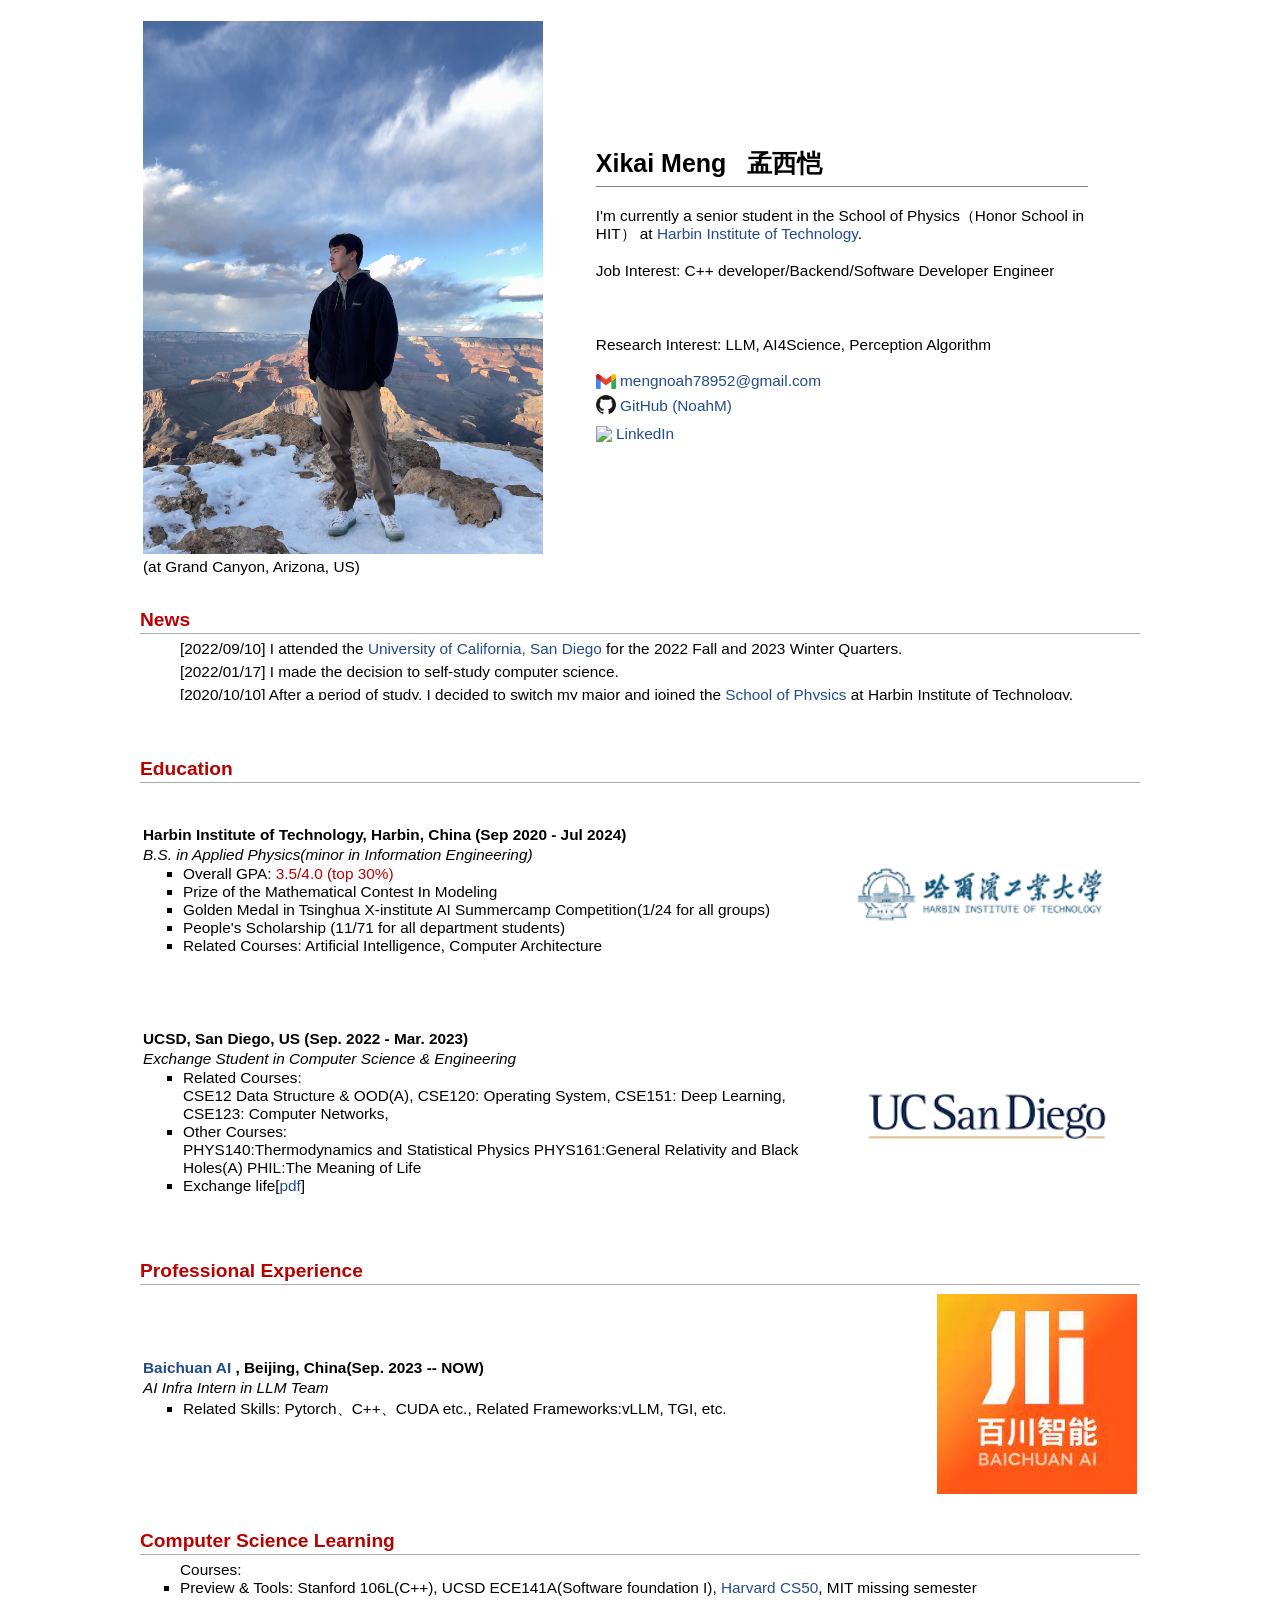
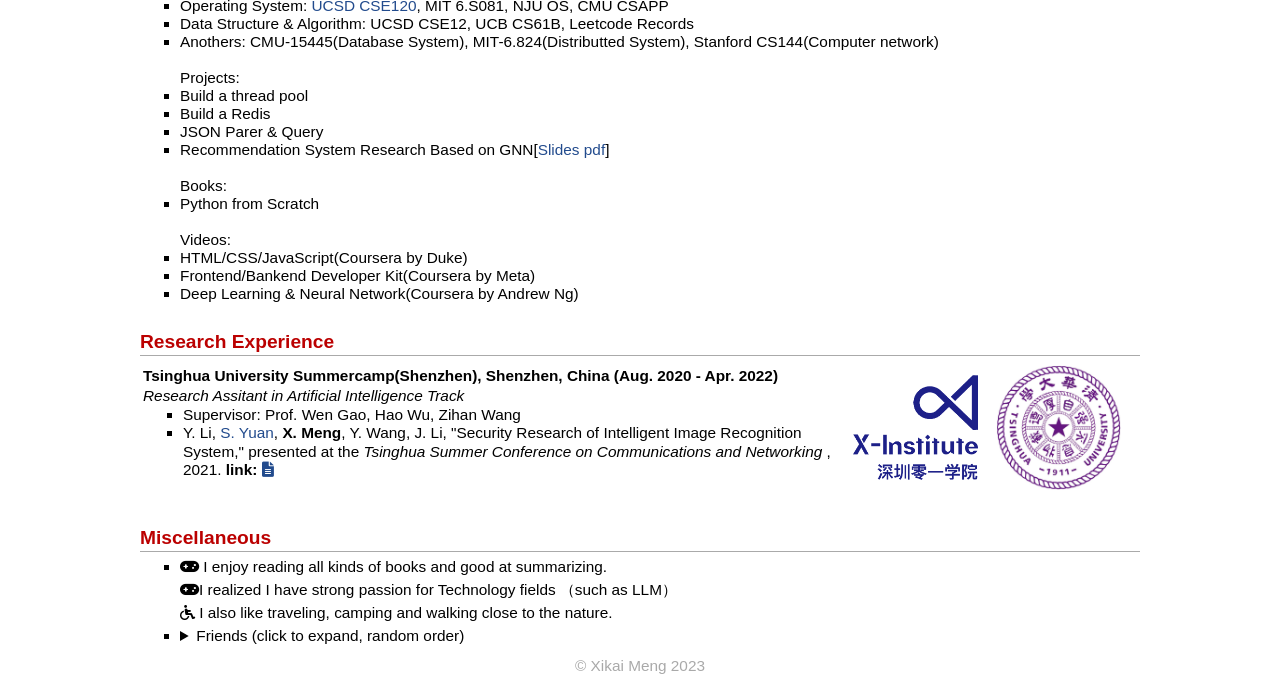
==== index.html @ 3ba9268e "Update index.html" ====
<!DOCTYPE html>
<html>

<head>
    <link rel="shortcut icon" href="assets/image/photo_in_Arizona.png">
    <title>Xikai Meng's Personal Website</title>
    <!-- <link rel="stylesheet" href="styles.css"> -->
    <link rel="stylesheet" href="red.css" type="text/css">
    <link rel="stylesheet" href="https://cdnjs.cloudflare.com/ajax/libs/font-awesome/6.0.0-beta3/css/all.min.css">
    <meta name="referrer" content="no-referrer">
</head>

<body>
    <table>
        <tbody>
            <tr>
                <td>
                    <img src="assets/image/photo_in_Arizona.png" border="0" width="400"><br>(at Grand Canyon, Arizona, US)
                </td>
                <td style="padding:5%;width:70%;vertical-align:middle">
                    <div id="toptitle">
                        <h1 style="color: black;">Xikai Meng &nbsp 孟西恺</h1>
                    </div>
                    <p>I'm currently a senior student in the School of Physics（Honor School in HIT） at <a href="http://en.hit.edu.cn/" target="blank">
                        Harbin Institute of Technology</a>.
                        
                        <br><br>
                        Job Interest: C++ developer/Backend/Software Developer Engineer<br><br>
                        <br><br>
                        Research Interest: LLM, AI4Science, Perception Algorithm<br><br>
                        
                        <img src="assets/image/gmail.png" width="20px" style="margin-bottom:-3px">
                        <a href="mailto:mengnoah78952@gmail.com">mengnoah78952@gmail.com</a> <br>
                    </p>
                    <p style="line-height: 1.8;">
                        <a href="https://github.com/zhudianGG">
                            <img src="assets/image/github.jpeg" width="20px" style="margin-bottom:-3px">
                            GitHub (NoahM)
                        </a><br>
                        <a href="https://www.linkedin.com/in/noah-meng-b61b7925a/" target="blank">
                            <img src="assets/image/LinkedIn.png" width="20px" style="margin-bottom:-3px">
                            LinkedIn
                        </a><br>
<!--                         <i class="fas fa-wheelchair"></i><a href="assets/哈尔滨工业大学_孟西恺_实习_version1.pdf" download="xikaimeng_cv.pdf">CV</a><br> -->
                    </p>
                </td>
            </tr>
            <tr>
            </tr>
        </tbody>
    </table>

    <h2>News</h2>
    <ul>
        <div style="height:60px;width:fit-content;overflow:auto;background:#FFFFFF;">
            <li>
                <p>[2022/09/10] I attended the <a href="https://ucsd.edu/">University of California, San Diego</a> for the 2022 Fall and 2023 Winter Quarters.</p>
            </li>
            <li>
                <p>[2022/01/17] I made the decision to self-study computer science.</p>
                </p>
            </li>
            <li>
                <p>[2020/10/10] After a period of study, I decided to switch my major and joined the <a href="http://physics.hit.edu.cn/">School of Physics</a> at Harbin Institute of Technology.
                </p>
            </li>
            <li>
                <p>[2020/08/24] I enrolled in the Harbin Institute of Technology's <a href="http://smee.hit.edu.cn/"> School of Mechanical Engineering.</a>
                </p>
            </li>
            <li>
                <p>
                    [2020/07] I graduated from <a href="http://www.xgdfz.com/"> The Middle School Attached to Northwestern Polytechnical University</a> class B6.
                </p>
            </li>
        </div>
    </ul>
    <br>
    
    <h2>Education</h2>
    <table>
        <tbody>
            <tr>
                <td width="800">
                    <p><strong> Harbin Institute of Technology, Harbin, China (Sep 2020 - Jul 2024)</strong></p>
                    <i>B.S. in Applied Physics(minor in Information Engineering)</i>
                    <ul>
                        <li>Overall GPA: <font style="color: #bb0000;"> 3.5/4.0 (top 30%)</font>
                        </li>
                        <li>Prize of the Mathematical Contest In Modeling</li>
                        <li>Golden Medal in Tsinghua X-institute AI Summercamp Competition(1/24 for all groups)</li>
                        <li>People's Scholarship (11/71 for all department students)</li>
                        <li>Related Courses: Artificial Intelligence, Computer Architecture</li>
                    </ul>
                </td>
                <td width="120px">
                    <img src="assets/image/HIT-1.png" width="285px">
                </td>
                <!-- <td width="170px">
                    <img src="assets/img/cmu_logo_2.png" width="165px">
                </td> -->
            </tr>
            <tr></tr>
        </tbody>
        <tbody>
            <tr>
                <td width="800">
                    <p><strong> UCSD, San Diego, US (Sep. 2022 - Mar. 2023)</strong></p>
                    <i>Exchange Student in Computer Science & Engineering</i>
                    <ul>
                        <li>Related Courses: <br>
                            CSE12 Data Structure & OOD(A), CSE120: Operating System,
                            CSE151: Deep Learning, CSE123: Computer Networks, 
                        </li>
                        <li>
                            Other Courses:<br>
                            PHYS140:Thermodynamics and Statistical Physics
                            PHYS161:General Relativity and Black Holes(A)
                            PHIL:The Meaning of Life 

                        </li>
                        <li>
                            Exchange life[<a href="assets/加州大学圣地亚哥分校交流总结_孟西恺.pdf"
                                    download="UCSD交流体验_HIT_孟西恺.pdf">pdf</a>]
                        </li>
                    </ul>
                </td>
                <td>
                    <img src="assets/image/ucsd.png" width="300px">
                </td>
            </tr>
        </tbody>
    </table>

    <h2>Professional Experience</h2>
    <table>
        <tbody>
            <tr>
                <td width="800">
                    <p>
                        <strong>
                            <a href="https://www.baichuan-ai.com/home">Baichuan AI</a>
                            , Beijing, China(Sep. 2023 -- NOW)
                        </strong>
                    </p>
                    <i>AI Infra Intern in LLM Team</i>
                    <ul>
                        <li>
                            Related Skills: Pytorch、C++、CUDA etc., 
                            Related Frameworks:vLLM, TGI, etc.
                        </li>
                        <!-- <li>
                        </li>
                        <li>
                            
                        </li> -->
                    </ul>
                </td>
                <td width="141px">
                    <img id="school_logo" src="assets/image/baichuan_logo.jpg" width="200px">
                </td>
                <!-- <td width="144px">
                    <img src="assets/image/seu04.image" width="125px">
                </td> -->
            </tr>
            <tr></tr>
        </tbody>
    </table>

    <h2>Computer Science Learning</h2>
    <ul>
    Courses:
        <li>
                Preview & Tools: Stanford 106L(C++), UCSD ECE141A(Software foundation I), 
                <a href="https://flawless-yoke-7a5.notion.site/CS50-eff4cd93200245d2ad20d09ccd0abe75?pvs=4">Harvard CS50</a>,
                 MIT missing semester 
        </li>
        <li>
                Operating System: 
                <a href="https://flawless-yoke-7a5.notion.site/CSE-120-70b5cb0f91674b75b2adba9829ab8274?pvs=4">UCSD CSE120</a>, 
                MIT 6.S081, NJU OS, CMU CSAPP
        </li>
        <li>
                Data Structure & Algorithm: UCSD CSE12, UCB CS61B, Leetcode Records 
        </li>
        <li>
                Anothers: CMU-15445(Database System), MIT-6.824(Distributted System), 
                Stanford CS144(Computer network)
        </li>
<br>
Projects: 
        <li>
            Build a thread pool
        </li>
        <li>
            Build a Redis
        </li>
        <li>
            JSON Parer & Query
        </li>
         <li>
            Recommendation System Research Based on GNN[<a href=""
                                        download="">Slides pdf</a>]
        </li>
<br>
Books:
    <li>Python from Scratch</li>
<br>
Videos:
    <li>HTML/CSS/JavaScript(Coursera by Duke)</li>
    <li>Frontend/Bankend Developer Kit(Coursera by Meta)</li>
    <li>Deep Learning & Neural Network(Coursera by Andrew Ng)</li>
</ul>

    <h2>Research Experience</h2>
    <table>
        <tbody>
            <tr>
                <td width="800">
                    <p><strong> Tsinghua University Summercamp(Shenzhen), Shenzhen, China (Aug. 2020 - Apr. 2022)</strong></p>
                    <i>Research Assitant in Artificial Intelligence Track</a></i>
                    <ul>
                        <li>Supervisor: Prof. Wen Gao, Hao Wu, Zihan Wang</li>
                        <li><p>Y. Li, <a href="https://mp.weixin.qq.com/s/XQLfcaf7S-LWHC7i9KFSXw"> S. Yuan</a>, <strong>X. Meng</strong>, Y. Wang, J. Li, "Security Research of Intelligent Image Recognition System," presented at the <em>Tsinghua Summer Conference on
                                Communications and Networking </em>, 2021. <strong>link: </strong> <a
                                href="https://mp.weixin.qq.com/s/x7gWLf1V5A0ogq1pFdhFaw"><i class="fas fa-file-alt"></i></a></p></li>
                    </ul>
                </td>
                <td width="141px">
                    <img id="school_logo" src="assets/image/lingyi.png" width="125px">
                </td>
                <td width="144px">
                    <img src="assets/image/tsinghua.jpg" width="125px">
                </td>
            </tr>
            <tr></tr>
        </tbody>
    </table>
    
    <h2>Miscellaneous</h2>
    <ul>    
    <li><p><i class="fas fa-gamepad"></i> I enjoy reading all kinds of books and good at summarizing.</p>
        <p><i class="fas fa-gamepad"></i>I realized I have strong passion for Technology fields （such as LLM）</p>
    <p><i class="fas fa-wheelchair"></i> I also like traveling, camping and walking close to the nature.</p></h6>
</li><li><details>
    <summary>Friends (click to expand, random order)</summary>
    <ul>
        <br>
        <li>THU: <a href="http://guanxinglu.github.io">Guanxing Lu</a></li>
        <li>CMU: <a href="https://preminstrel.com/">Hanshi Sun</a></li>
    </ul></li>
</ul>
    
    <div class="footer">
        <p>
            <center>
                <div align="center" style="width:18%">
                    <script type="text/javascript" id="clstr_globe"
                        src="//clustrmaps.com/globe.js?d=9MX3bhaH5LmP7BpYd47IlVj13Lekszl5-l97LotuFng"></script>
                </div>
            </center>
        </p>
        <center>
            <p style="color: darkgray;"> © Xikai Meng 2023</p>
        </center>
    
    </div>

</body>

</html>
---- styles.css ----
body {
    font-family: "Times New Roman", Times, serif;
}

hr {
    border: none;
    border-top: 2px solid rgb(21, 21, 195);
    width: 100%;
}

.intro-container {
    display: flex;
}

.profile-image {
    width: 400px;
    margin-left: 100px;
    margin-right: 100px;
}

.profile-description {
    flex-grow: 1;
}

.clustrmaps-container {
    display: flex;
    justify-content: center;
    align-items: center;
    height: 100vh;
    /* vh is a viewport-relative unit, 100vh is full viewport height */
    /* text-align: center; */
    font-size: 30px;
    /* Change this value to adjust the size */
}
---- red.css ----
html {
    text-size-adjust: none;
    -webkit-text-size-adjust: none;
    -moz-text-size-adjust: none;
    -ms-text-size-adjust: none;
  }
  
  
  body {
      background: white;
      font-family: Optima, Georgia, sans-serif;
      padding: 10px;
      padding-top: 10px;
      padding-bottom: 10px;
      font-size: .96em;
      margin-left: auto;
      margin-right: auto;
      max-width: 1000px;
  }
  
   
  #layout-menu {
      background: #f4f4f4;
      border: none;
      border-right: 1px solid #dddddd;
      border-bottom: none;
      margin: 0;
      padding-top: 15px;
      padding-left: 8px;
      padding-right: 15px;
      font-size: 1.0em;
      white-space: nowrap;
  }
  
  #layout-menu a {
      line-height: 1.5em;
      margin-left: 0.5em;
  }
  
  tt {
      color: green;
  }
  
  tt.tthl {
      color: black;
  }
  
  pre, tt {
      font-size: 90%;
      font-family: monaco, monospace;
  }
  
  a, a > tt {
      color: #224b8d;
      text-decoration: none;
  }
  
  a:hover {
      border-bottom: 1px gray dotted;
  }
  
  #layout-menu a.current:link, #layout-menu a.current:visited {
      color: #022b6d;
      border-bottom: 1px gray solid;
  }
  
  #layout-menu a:link, #layout-menu a:visited, #layout-menu a:hover {
      color: #527bbd;
      text-decoration: none;
  }
  
  div.menu-category {
      border-bottom: 0px solid gray;
      margin-top: 0.8em;
      padding-top: 0.2em;
      padding-bottom: 0.1em;
      font-weight: bold;
  }
  
  div.menu-item {
      padding-left: 15px;
      padding-right: 8px;
      text-indent: -16px;
      text-align: right;
  }
  
  div#toptitle {
      color: #527bbd;
      padding-bottom: .5em;
      margin-bottom: 1.3em;
      border-bottom: 1px solid gray;
  }
  
  /* Reduce space if we begin the page with a title. */
  div#toptitle + h2, div#toptitle + h3 {
      margin-top: -0.7em;
  }
  
  div#subtitle {
      margin-top: 0.0em;
      margin-bottom: 0.0em;
      padding-top: 0em;
      padding-bottom: 0.1em;
  }
  
  #layout-content {
      border: none;
      padding-top: 10px;
      padding-left: 16px;
      padding-right: 16px;
      padding-bottom: 0;
      margin: 0;
  }
  
  em {
      font-style: italic;
  }
  
  strong {
      font-weight: bold;
  }
  
  
  h1, h2, h3 {
      color: #bb0000;
      margin-top: 0.7em;
      margin-bottom: 0.3em;
      padding-bottom: 0.2em;
      line-height: 1.0;
      padding-top: 0.5em;
      border-bottom: 1px solid #aaaaaa;
  }
  
  
  h1 {
      font-size: 165%;
  }
  
  h2 {
      padding-top: 0.8em;
      font-size: 125%;
  }
  
  h2 + h3 {
      padding-top: 0.2em;
  }
  
  h3 {
      font-size: 105%;
      border-bottom: none;
  }
  
  p {
      margin-top: 0.0em;
      margin-bottom: 0.1em;
      padding: 0;
      line-height: 1.2;
  }
  
  pre {
      padding: 0;
      margin: 0;
  }
  
  div#footer {
      font-size: small;
      border-top: 1px solid gray;
      padding-top: 0.1em;
      margin-top: 4.0em;
  }
  
  div#footer-text {
      float: left;
      padding-bottom: 8px;
  }
  
  ul, ol, dl {
      margin-top: 0.1em;
      padding-top: 0;
      margin-bottom: 0.8em;
  }
  
  dt {
      margin-top: 0.5em;
      margin-bottom: 0;
  }
  
  dl {
      margin-left: 20px;
  }
  
  dd {
      color: #222222;
  }
  
  dd > *:first-child {
      margin-top: 0;
  }
  
  ul {
      list-style-position: outside;
      list-style-type: square;
  }
  
  p + ul, p + ol {
      margin-top: -0.5em;
  }
  
  li ul, li ol {
      margin-top: -0.3em;
  }
  
  ol {
      list-style-position: outside;
      list-style-type: decimal;
  }
  
  li p, dd p {
      margin-bottom: 0.3em;
  }
  
  
  ol ol {
      list-style-type: lower-alpha;
  }
  
  ol ol ol {
      list-style-type: lower-roman;
  }
  
  p + div.codeblock {
      margin-top: -0.6em;
  }
  
  div.codeblock, div.infoblock {
      margin-right: 0%;
      margin-top: 1.2em;
      margin-bottom: 1.3em;
  }
  
  div.blocktitle {
      font-weight: bold;
      color: #cd7b62;
      margin-top: 1.2em;
      margin-bottom: 0.1em;
  }
  
  div.blockcontent {
      border: 1px solid silver;
      padding: 0.3em 0.5em;
  }
  
  div.infoblock > div.blockcontent {
      background: #f6f6f6;
  }
  
  div.blockcontent p + ul, div.blockcontent p + ol {
      margin-top: 0.4em;
  }
  
  div.infoblock p {
      margin-bottom: 0em;
  }
  
  div.infoblock li p, div.infoblock dd p {
      margin-bottom: 0.5em;
  }
  
  div.infoblock p + p {
      margin-top: 0.8em;
  }
  
  div.codeblock > div.blockcontent {
      background: #f6f6f6;
  }
  
  span.pycommand {
      color: #000070;
  }
  
  span.statement {
      color: #008800;
  }
  span.builtin {
      color: #000088;
  }
  span.operator {
      color: #880000;
  }
  span.error {
      color: #aa0000;
  }
  span.comment, span.comment > *, span.string, span.string > * {
      color: #606060;
  }
  
  @media print {
      #layout-menu { display: none; }
  }
  
  #fwtitle {
      margin: 0;
      padding: 0;
  }
  
  #fwtitle #toptitle {
      padding-left: 0.5em;
      margin-bottom: 0.5em;
  }
  
  #fwtitle div#toptitle {
      background-color: #888888;
      padding: 0.5em;
          padding-left: 1.2em;
          padding-right: 1.2em;
      margin: 0;
      border: none;
  }
  
  #layout-content h1:first-child, #layout-content h2:first-child, #layout-content h3:first-child {
      margin-top: -0.7em;
  }
  
  div#toptitle h1, #layout-content div#toptitle h1 {
      margin-bottom: 0.0em;
      padding-bottom: 0.1em;
      padding-top: 0;
      margin-top: 0.5em;
      border-bottom: none;
  }
  
  div#toptitle, div#toptitle h1, div#toptitle a, div#subtitle, div#subtitle a {
      color: #666666;
      text-align: left;
  }
  
  div#toptitle a:hover {
      border-bottom: none;
  }
  
  
  div#toptitle h1 {
      color: #666666;
      margin-top: 0.1em;
      font-weight: bold;
      font-size: 25px
  }
  
  img {
      border: none;
  }
  
  img.eq {
      padding: 0;
      padding-left: 0.1em;
      padding-right: 0.1em;
      margin: 0;
  }
  
  img.eqwl {
      padding-left: 2em;
      padding-top: 0.6em;
      padding-bottom: 0.2em;
      margin: 0;
  }
  
  img.menu {
      padding: 0;
      padding-left: 0.1em;
      padding-right: 0.4em;
      padding-bottom: 1.2em;
      margin: 0;
  }
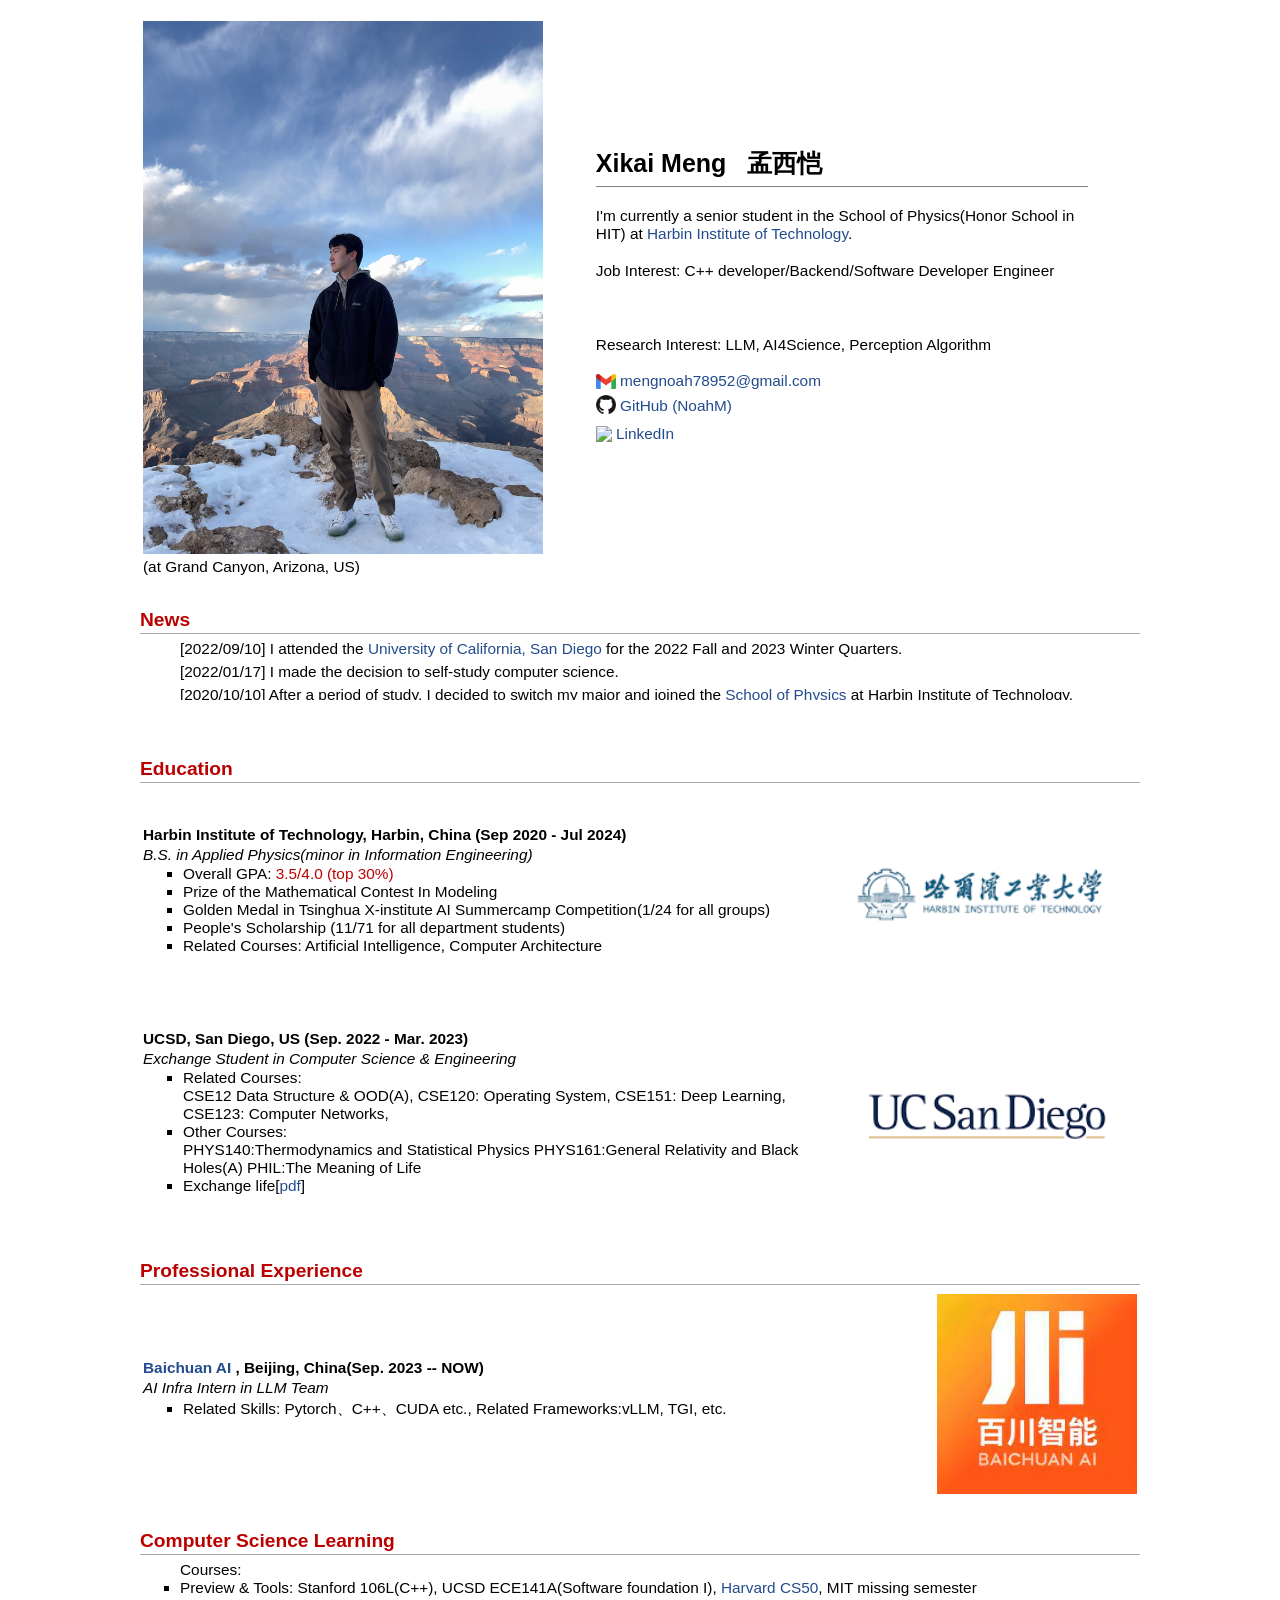
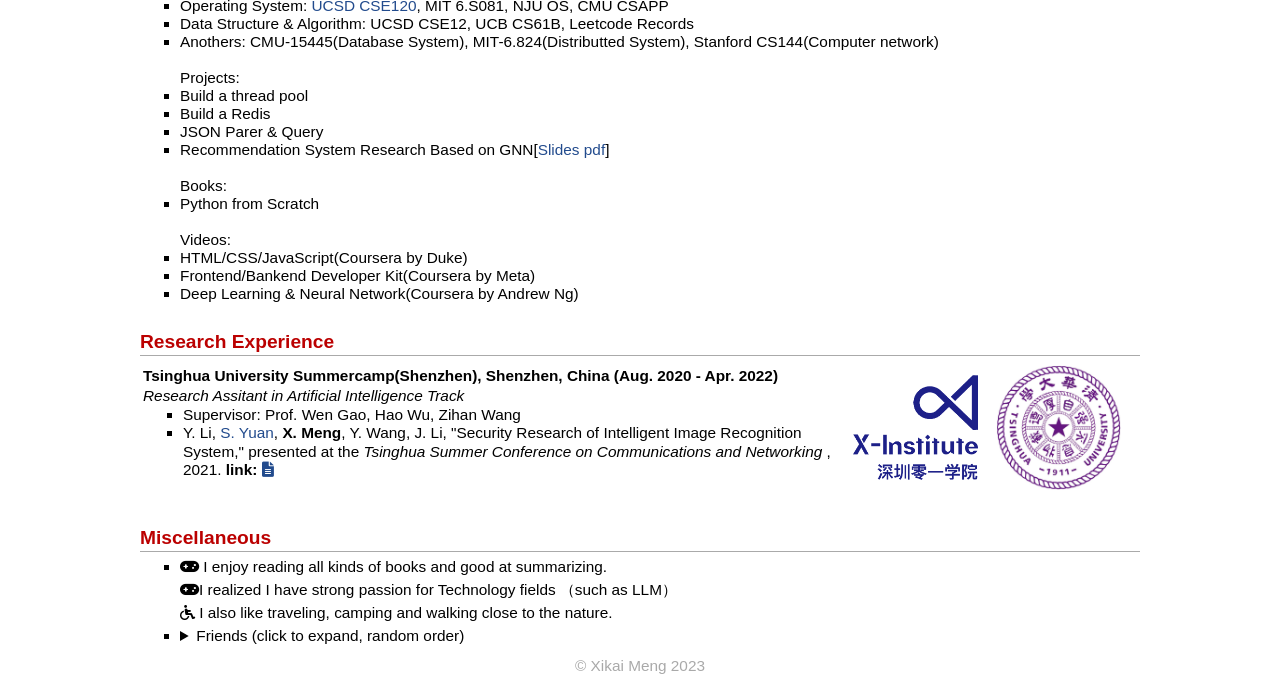
==== commit 85ec32c1: "Update index.html" ====
--- a/index.html
+++ b/index.html
@@ -21,7 +21,7 @@
                     <div id="toptitle">
                         <h1 style="color: black;">Xikai Meng &nbsp 孟西恺</h1>
                     </div>
-                    <p>I'm currently a senior student in the School of Physics（Honor School in HIT） at <a href="http://en.hit.edu.cn/" target="blank">
+                    <p>I'm currently a senior student in the School of Physics(Honor School in HIT) at <a href="http://en.hit.edu.cn/" target="blank">
                         Harbin Institute of Technology</a>.
                         
                         <br><br>
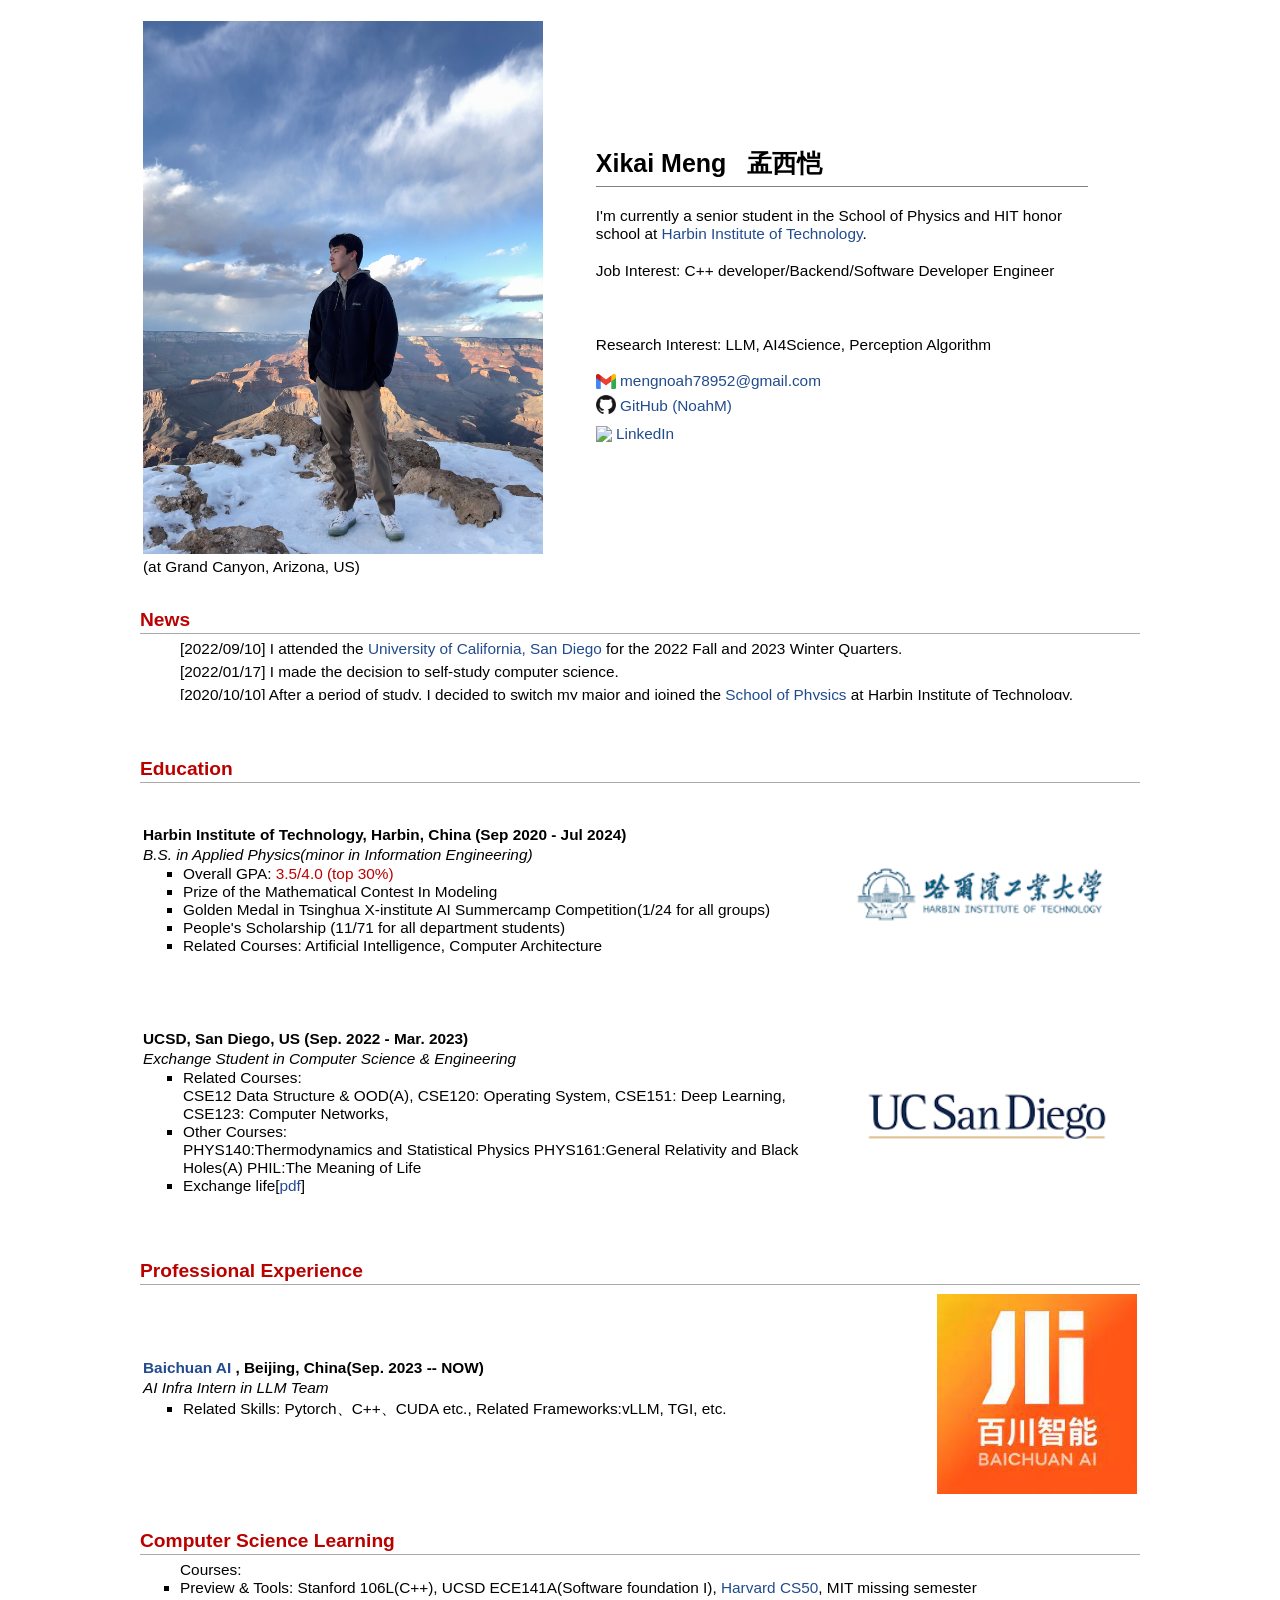
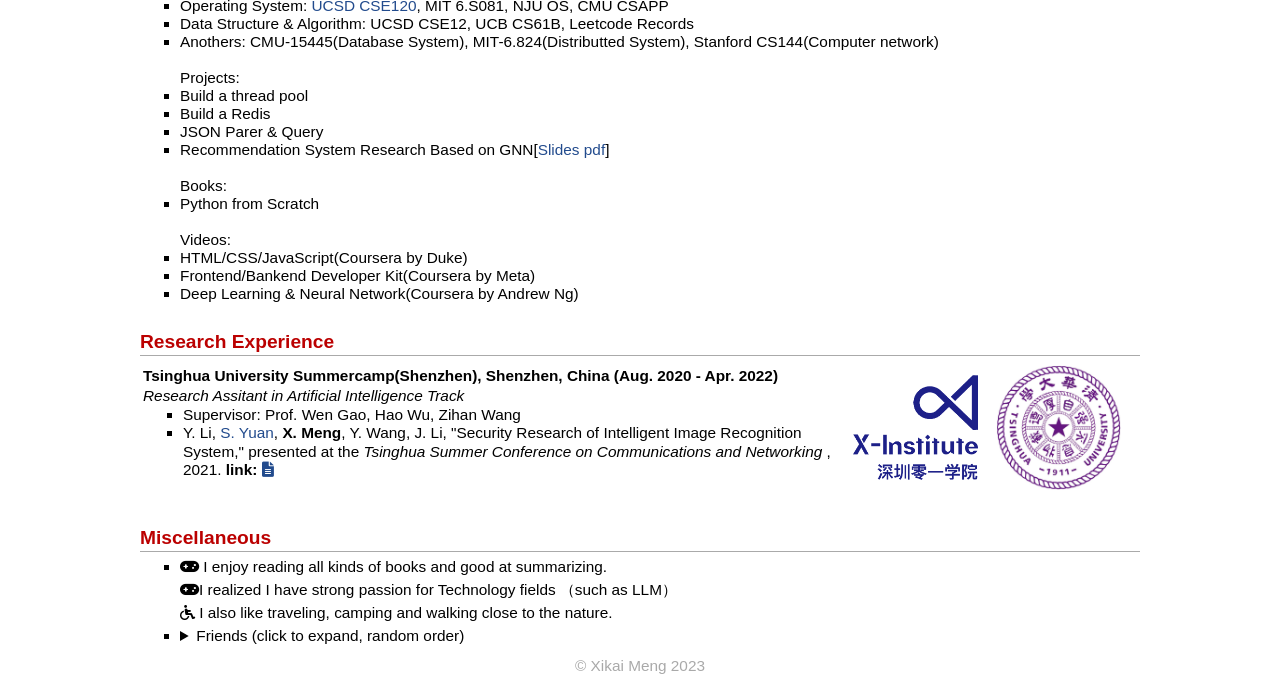
==== commit 6d7da440: "Update index.html" ====
--- a/index.html
+++ b/index.html
@@ -21,7 +21,7 @@
                     <div id="toptitle">
                         <h1 style="color: black;">Xikai Meng &nbsp 孟西恺</h1>
                     </div>
-                    <p>I'm currently a senior student in the School of Physics(Honor School in HIT) at <a href="http://en.hit.edu.cn/" target="blank">
+                    <p>I'm currently a senior student in the School of Physics and HIT honor school at <a href="http://en.hit.edu.cn/" target="blank">
                         Harbin Institute of Technology</a>.
                         
                         <br><br>
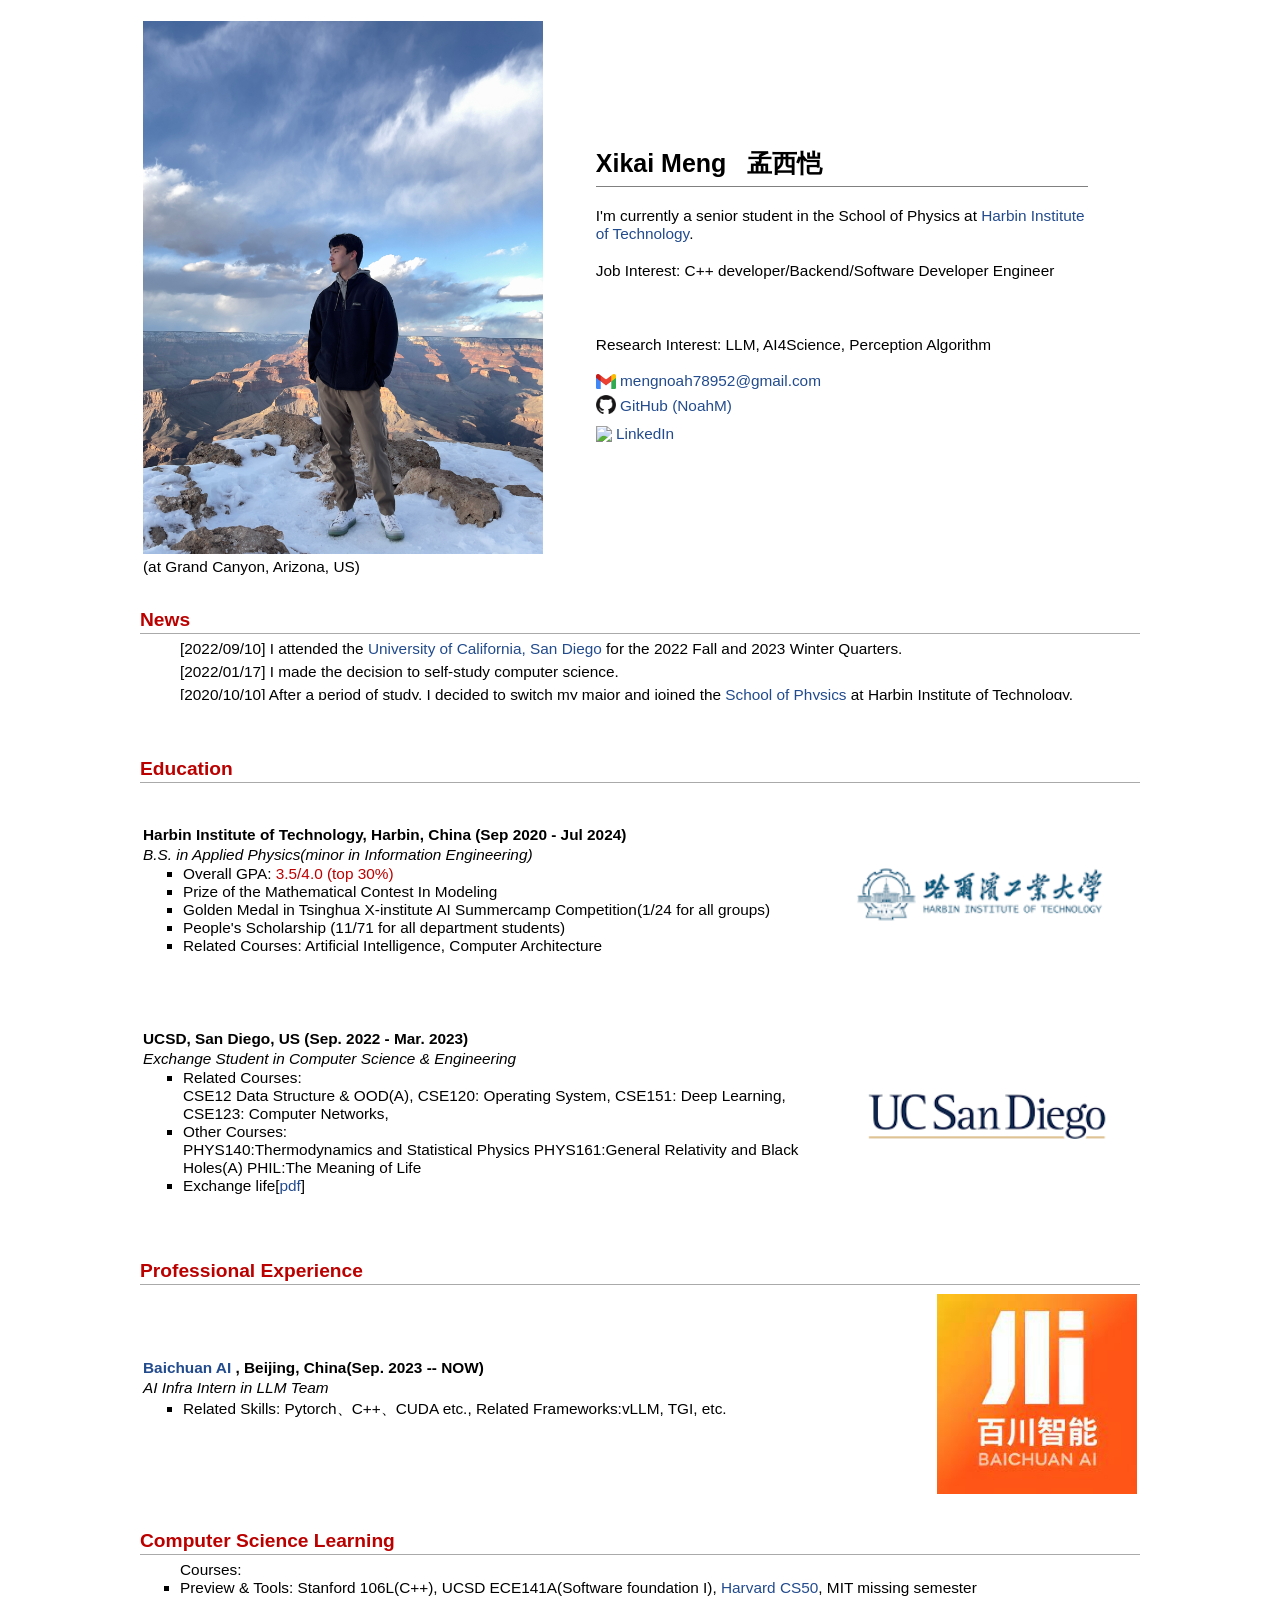
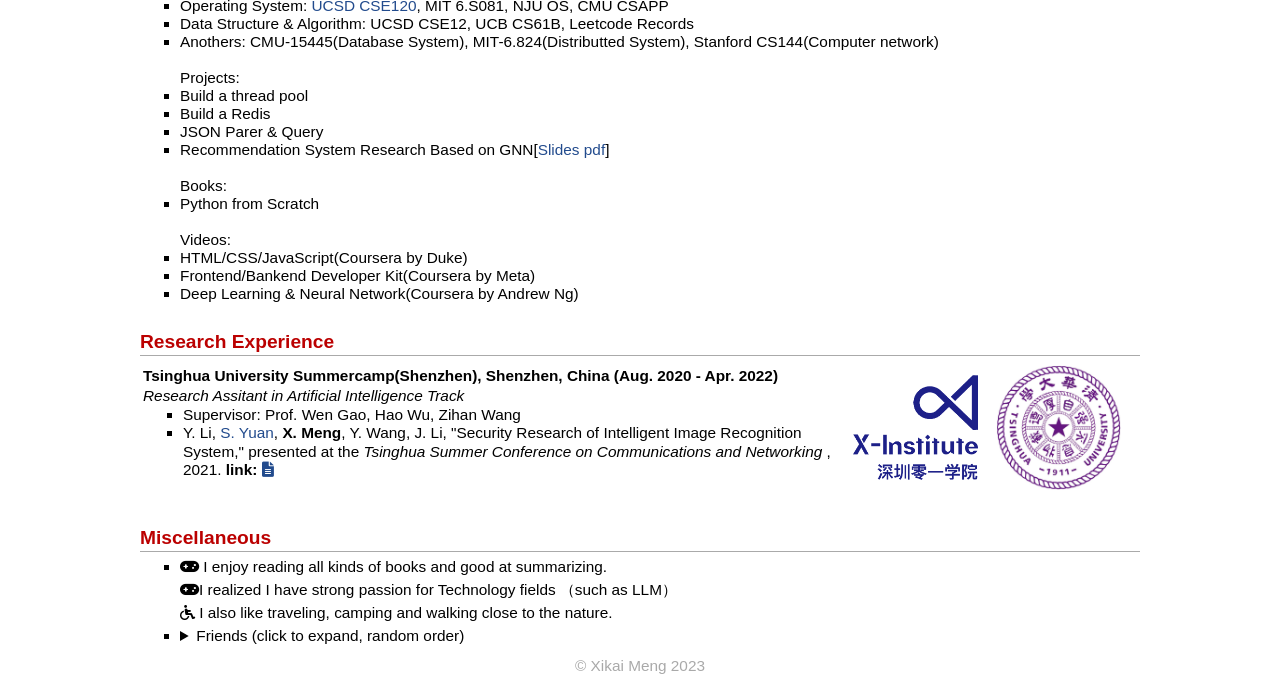
==== commit 2389d987: "Update index.html" ====
--- a/index.html
+++ b/index.html
@@ -21,7 +21,7 @@
                     <div id="toptitle">
                         <h1 style="color: black;">Xikai Meng &nbsp 孟西恺</h1>
                     </div>
-                    <p>I'm currently a senior student in the School of Physics and HIT honor school at <a href="http://en.hit.edu.cn/" target="blank">
+                    <p>I'm currently a senior student in the School of Physics at <a href="http://en.hit.edu.cn/" target="blank">
                         Harbin Institute of Technology</a>.
                         
                         <br><br>
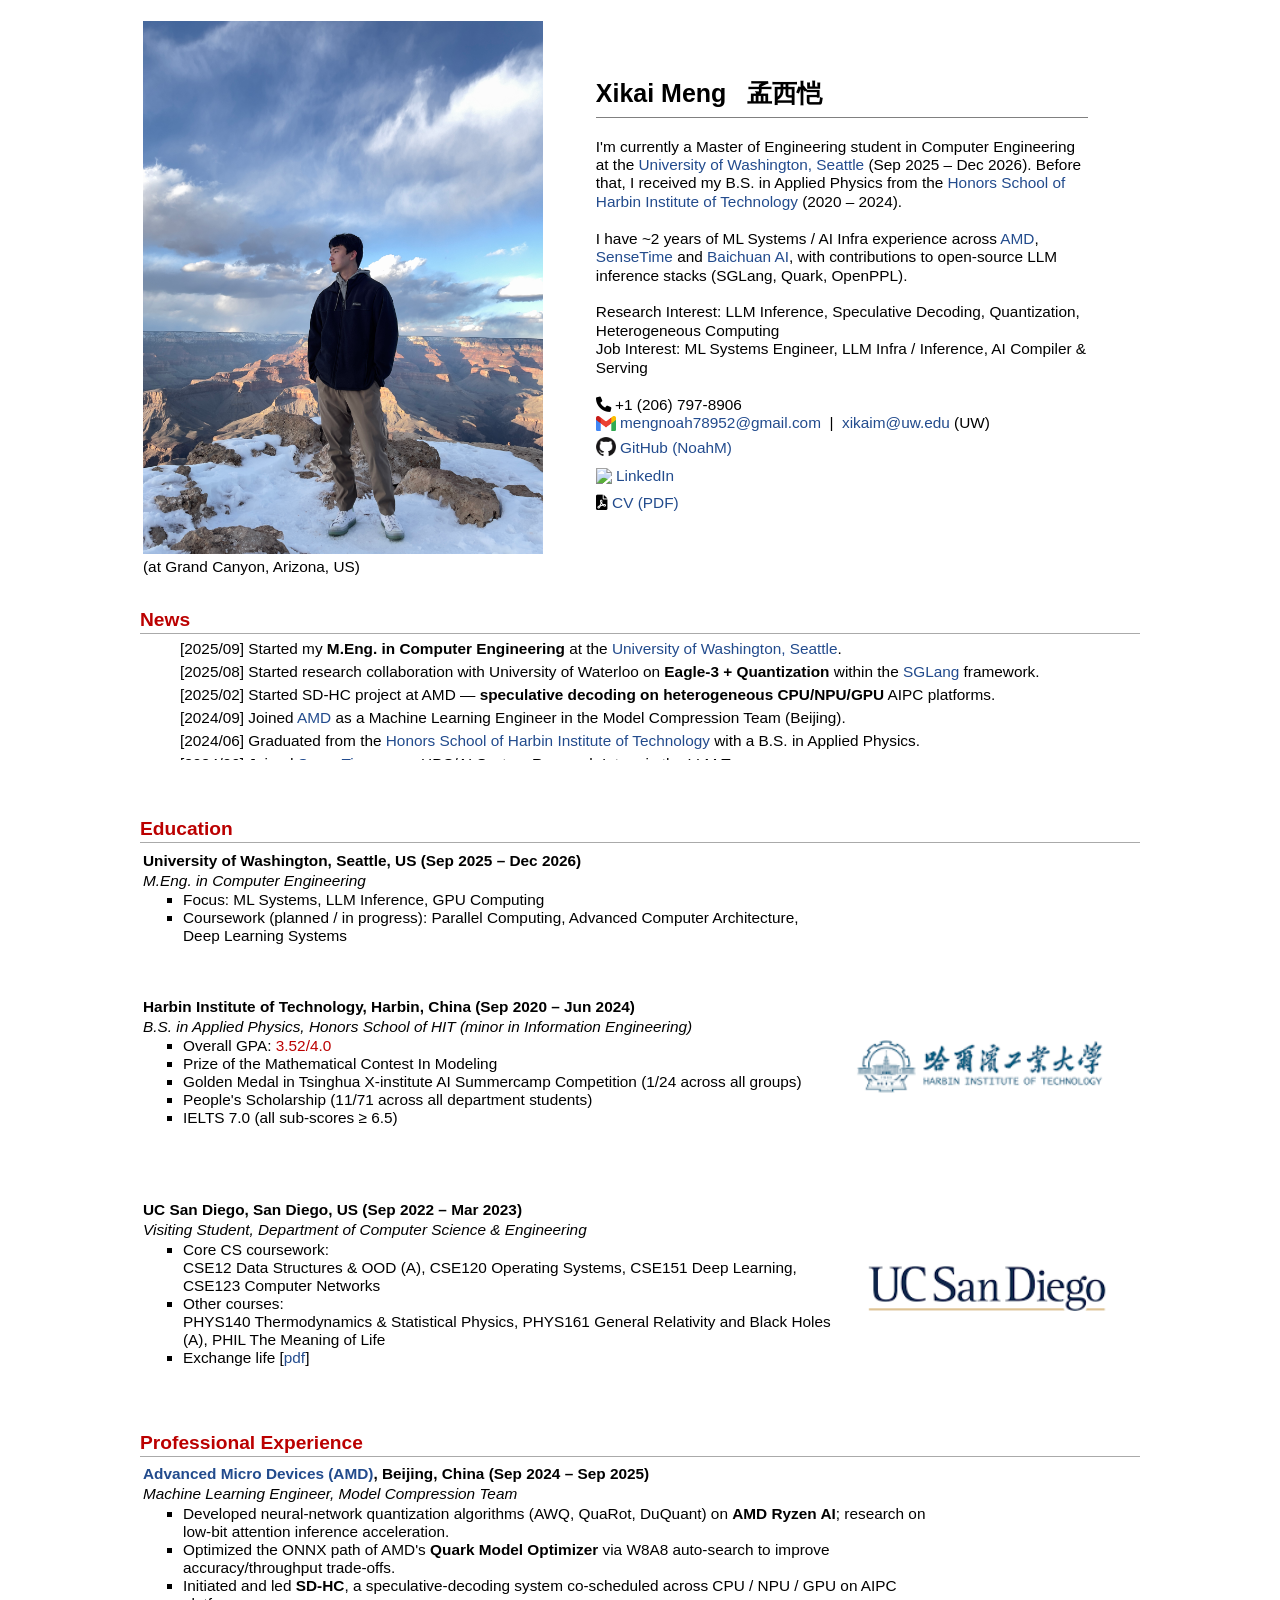
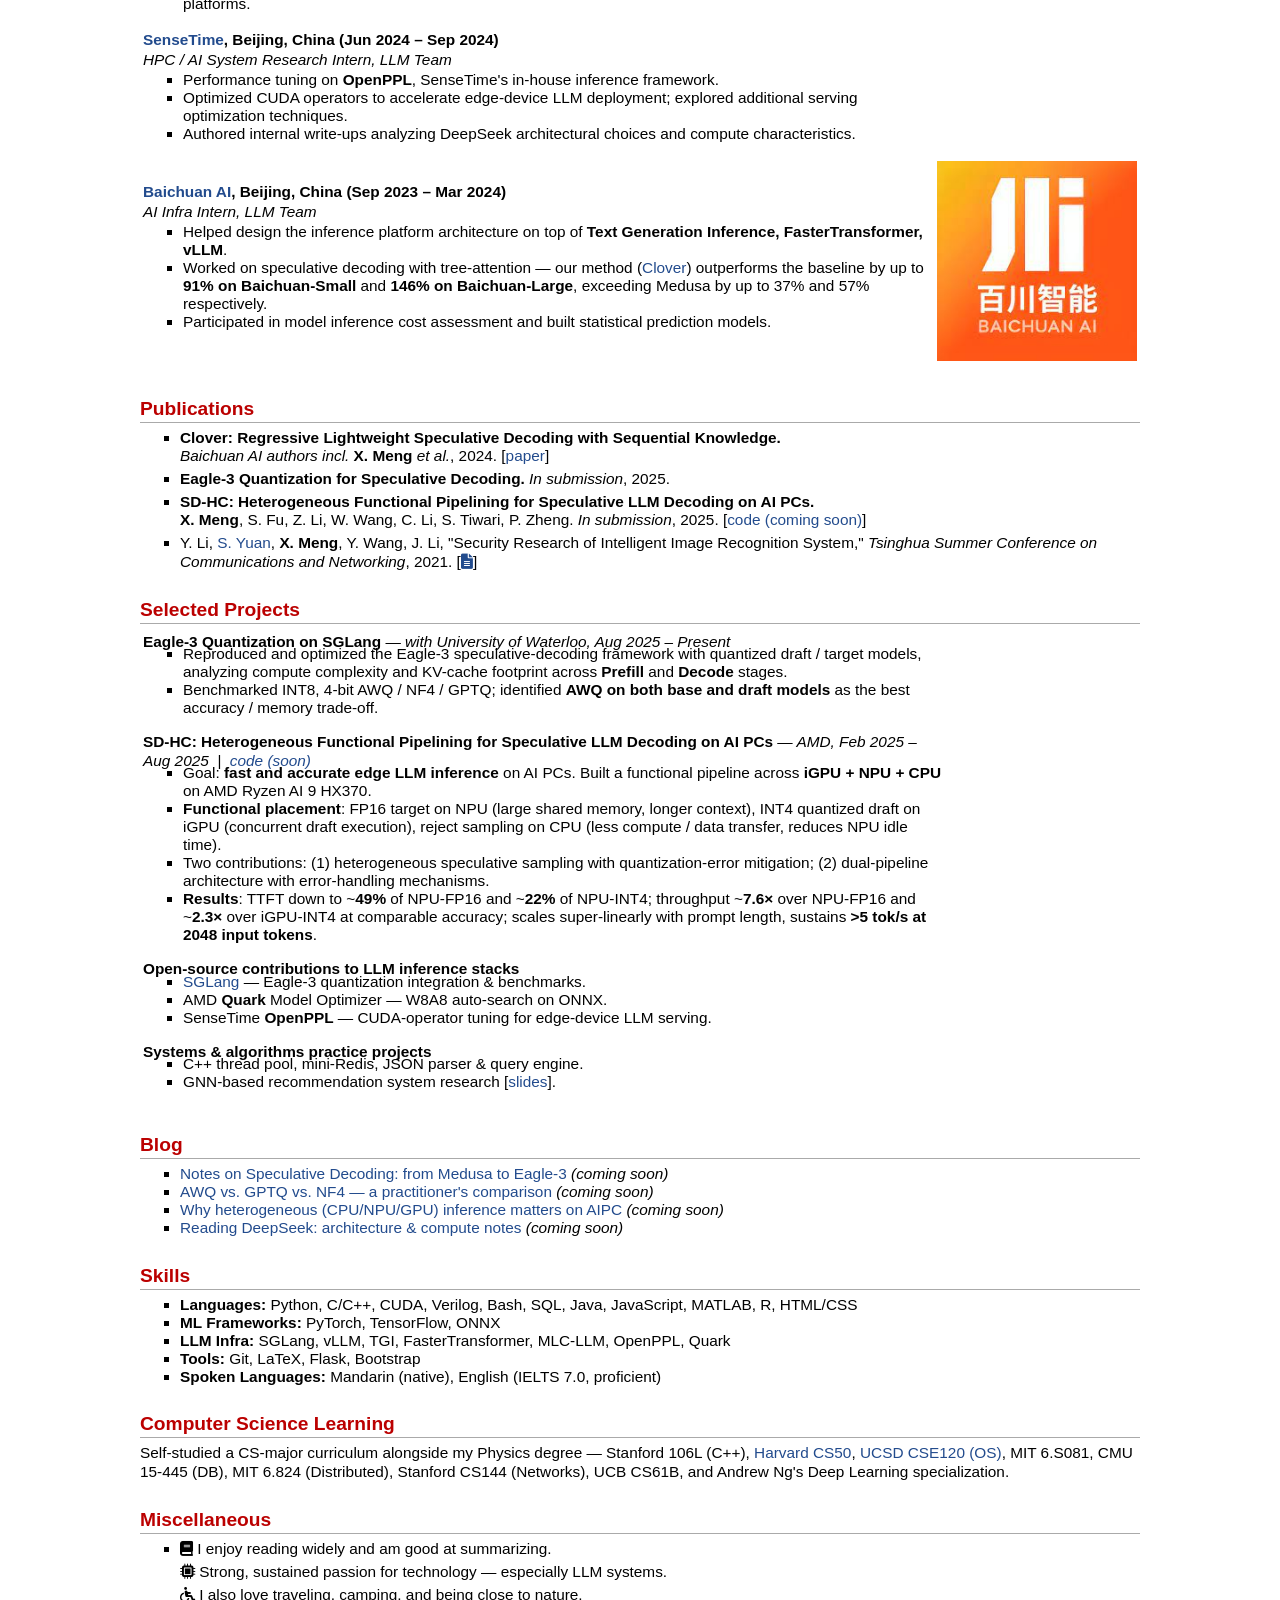
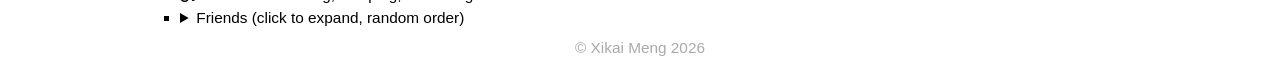
==== commit 4a168999: "Refresh homepage: UW M.Eng., AMD/SenseTime experience, SD-HC paper - Update header bio to current UW" ====
--- a/index.html
+++ b/index.html
@@ -1,271 +1,428 @@
-<!DOCTYPE html>
-<html>
-
-<head>
-    <link rel="shortcut icon" href="assets/image/photo_in_Arizona.png">
-    <title>Xikai Meng's Personal Website</title>
-    <!-- <link rel="stylesheet" href="styles.css"> -->
-    <link rel="stylesheet" href="red.css" type="text/css">
-    <link rel="stylesheet" href="https://cdnjs.cloudflare.com/ajax/libs/font-awesome/6.0.0-beta3/css/all.min.css">
-    <meta name="referrer" content="no-referrer">
-</head>
-
-<body>
-    <table>
-        <tbody>
-            <tr>
-                <td>
-                    <img src="assets/image/photo_in_Arizona.png" border="0" width="400"><br>(at Grand Canyon, Arizona, US)
-                </td>
-                <td style="padding:5%;width:70%;vertical-align:middle">
-                    <div id="toptitle">
-                        <h1 style="color: black;">Xikai Meng &nbsp 孟西恺</h1>
-                    </div>
-                    <p>I'm currently a senior student in the School of Physics at <a href="http://en.hit.edu.cn/" target="blank">
-                        Harbin Institute of Technology</a>.
-                        
-                        <br><br>
-                        Job Interest: C++ developer/Backend/Software Developer Engineer<br><br>
-                        <br><br>
-                        Research Interest: LLM, AI4Science, Perception Algorithm<br><br>
-                        
-                        <img src="assets/image/gmail.png" width="20px" style="margin-bottom:-3px">
-                        <a href="mailto:mengnoah78952@gmail.com">mengnoah78952@gmail.com</a> <br>
-                    </p>
-                    <p style="line-height: 1.8;">
-                        <a href="https://github.com/zhudianGG">
-                            <img src="assets/image/github.jpeg" width="20px" style="margin-bottom:-3px">
-                            GitHub (NoahM)
-                        </a><br>
-                        <a href="https://www.linkedin.com/in/noah-meng-b61b7925a/" target="blank">
-                            <img src="assets/image/LinkedIn.png" width="20px" style="margin-bottom:-3px">
-                            LinkedIn
-                        </a><br>
-<!--                         <i class="fas fa-wheelchair"></i><a href="assets/哈尔滨工业大学_孟西恺_实习_version1.pdf" download="xikaimeng_cv.pdf">CV</a><br> -->
-                    </p>
-                </td>
-            </tr>
-            <tr>
-            </tr>
-        </tbody>
-    </table>
-
-    <h2>News</h2>
-    <ul>
-        <div style="height:60px;width:fit-content;overflow:auto;background:#FFFFFF;">
-            <li>
-                <p>[2022/09/10] I attended the <a href="https://ucsd.edu/">University of California, San Diego</a> for the 2022 Fall and 2023 Winter Quarters.</p>
-            </li>
-            <li>
-                <p>[2022/01/17] I made the decision to self-study computer science.</p>
-                </p>
-            </li>
-            <li>
-                <p>[2020/10/10] After a period of study, I decided to switch my major and joined the <a href="http://physics.hit.edu.cn/">School of Physics</a> at Harbin Institute of Technology.
-                </p>
-            </li>
-            <li>
-                <p>[2020/08/24] I enrolled in the Harbin Institute of Technology's <a href="http://smee.hit.edu.cn/"> School of Mechanical Engineering.</a>
-                </p>
-            </li>
-            <li>
-                <p>
-                    [2020/07] I graduated from <a href="http://www.xgdfz.com/"> The Middle School Attached to Northwestern Polytechnical University</a> class B6.
-                </p>
-            </li>
-        </div>
-    </ul>
-    <br>
-    
-    <h2>Education</h2>
-    <table>
-        <tbody>
-            <tr>
-                <td width="800">
-                    <p><strong> Harbin Institute of Technology, Harbin, China (Sep 2020 - Jul 2024)</strong></p>
-                    <i>B.S. in Applied Physics(minor in Information Engineering)</i>
-                    <ul>
-                        <li>Overall GPA: <font style="color: #bb0000;"> 3.5/4.0 (top 30%)</font>
-                        </li>
-                        <li>Prize of the Mathematical Contest In Modeling</li>
-                        <li>Golden Medal in Tsinghua X-institute AI Summercamp Competition(1/24 for all groups)</li>
-                        <li>People's Scholarship (11/71 for all department students)</li>
-                        <li>Related Courses: Artificial Intelligence, Computer Architecture</li>
-                    </ul>
-                </td>
-                <td width="120px">
-                    <img src="assets/image/HIT-1.png" width="285px">
-                </td>
-                <!-- <td width="170px">
-                    <img src="assets/img/cmu_logo_2.png" width="165px">
-                </td> -->
-            </tr>
-            <tr></tr>
-        </tbody>
-        <tbody>
-            <tr>
-                <td width="800">
-                    <p><strong> UCSD, San Diego, US (Sep. 2022 - Mar. 2023)</strong></p>
-                    <i>Exchange Student in Computer Science & Engineering</i>
-                    <ul>
-                        <li>Related Courses: <br>
-                            CSE12 Data Structure & OOD(A), CSE120: Operating System,
-                            CSE151: Deep Learning, CSE123: Computer Networks, 
-                        </li>
-                        <li>
-                            Other Courses:<br>
-                            PHYS140:Thermodynamics and Statistical Physics
-                            PHYS161:General Relativity and Black Holes(A)
-                            PHIL:The Meaning of Life 
-
-                        </li>
-                        <li>
-                            Exchange life[<a href="assets/加州大学圣地亚哥分校交流总结_孟西恺.pdf"
-                                    download="UCSD交流体验_HIT_孟西恺.pdf">pdf</a>]
-                        </li>
-                    </ul>
-                </td>
-                <td>
-                    <img src="assets/image/ucsd.png" width="300px">
-                </td>
-            </tr>
-        </tbody>
-    </table>
-
-    <h2>Professional Experience</h2>
-    <table>
-        <tbody>
-            <tr>
-                <td width="800">
-                    <p>
-                        <strong>
-                            <a href="https://www.baichuan-ai.com/home">Baichuan AI</a>
-                            , Beijing, China(Sep. 2023 -- NOW)
-                        </strong>
-                    </p>
-                    <i>AI Infra Intern in LLM Team</i>
-                    <ul>
-                        <li>
-                            Related Skills: Pytorch、C++、CUDA etc., 
-                            Related Frameworks:vLLM, TGI, etc.
-                        </li>
-                        <!-- <li>
-                        </li>
-                        <li>
-                            
-                        </li> -->
-                    </ul>
-                </td>
-                <td width="141px">
-                    <img id="school_logo" src="assets/image/baichuan_logo.jpg" width="200px">
-                </td>
-                <!-- <td width="144px">
-                    <img src="assets/image/seu04.image" width="125px">
-                </td> -->
-            </tr>
-            <tr></tr>
-        </tbody>
-    </table>
-
-    <h2>Computer Science Learning</h2>
-    <ul>
-    Courses:
-        <li>
-                Preview & Tools: Stanford 106L(C++), UCSD ECE141A(Software foundation I), 
-                <a href="https://flawless-yoke-7a5.notion.site/CS50-eff4cd93200245d2ad20d09ccd0abe75?pvs=4">Harvard CS50</a>,
-                 MIT missing semester 
-        </li>
-        <li>
-                Operating System: 
-                <a href="https://flawless-yoke-7a5.notion.site/CSE-120-70b5cb0f91674b75b2adba9829ab8274?pvs=4">UCSD CSE120</a>, 
-                MIT 6.S081, NJU OS, CMU CSAPP
-        </li>
-        <li>
-                Data Structure & Algorithm: UCSD CSE12, UCB CS61B, Leetcode Records 
-        </li>
-        <li>
-                Anothers: CMU-15445(Database System), MIT-6.824(Distributted System), 
-                Stanford CS144(Computer network)
-        </li>
-<br>
-Projects: 
-        <li>
-            Build a thread pool
-        </li>
-        <li>
-            Build a Redis
-        </li>
-        <li>
-            JSON Parer & Query
-        </li>
-         <li>
-            Recommendation System Research Based on GNN[<a href=""
-                                        download="">Slides pdf</a>]
-        </li>
-<br>
-Books:
-    <li>Python from Scratch</li>
-<br>
-Videos:
-    <li>HTML/CSS/JavaScript(Coursera by Duke)</li>
-    <li>Frontend/Bankend Developer Kit(Coursera by Meta)</li>
-    <li>Deep Learning & Neural Network(Coursera by Andrew Ng)</li>
-</ul>
-
-    <h2>Research Experience</h2>
-    <table>
-        <tbody>
-            <tr>
-                <td width="800">
-                    <p><strong> Tsinghua University Summercamp(Shenzhen), Shenzhen, China (Aug. 2020 - Apr. 2022)</strong></p>
-                    <i>Research Assitant in Artificial Intelligence Track</a></i>
-                    <ul>
-                        <li>Supervisor: Prof. Wen Gao, Hao Wu, Zihan Wang</li>
-                        <li><p>Y. Li, <a href="https://mp.weixin.qq.com/s/XQLfcaf7S-LWHC7i9KFSXw"> S. Yuan</a>, <strong>X. Meng</strong>, Y. Wang, J. Li, "Security Research of Intelligent Image Recognition System," presented at the <em>Tsinghua Summer Conference on
-                                Communications and Networking </em>, 2021. <strong>link: </strong> <a
-                                href="https://mp.weixin.qq.com/s/x7gWLf1V5A0ogq1pFdhFaw"><i class="fas fa-file-alt"></i></a></p></li>
-                    </ul>
-                </td>
-                <td width="141px">
-                    <img id="school_logo" src="assets/image/lingyi.png" width="125px">
-                </td>
-                <td width="144px">
-                    <img src="assets/image/tsinghua.jpg" width="125px">
-                </td>
-            </tr>
-            <tr></tr>
-        </tbody>
-    </table>
-    
-    <h2>Miscellaneous</h2>
-    <ul>    
-    <li><p><i class="fas fa-gamepad"></i> I enjoy reading all kinds of books and good at summarizing.</p>
-        <p><i class="fas fa-gamepad"></i>I realized I have strong passion for Technology fields （such as LLM）</p>
-    <p><i class="fas fa-wheelchair"></i> I also like traveling, camping and walking close to the nature.</p></h6>
-</li><li><details>
-    <summary>Friends (click to expand, random order)</summary>
-    <ul>
-        <br>
-        <li>THU: <a href="http://guanxinglu.github.io">Guanxing Lu</a></li>
-        <li>CMU: <a href="https://preminstrel.com/">Hanshi Sun</a></li>
-    </ul></li>
-</ul>
-    
-    <div class="footer">
-        <p>
-            <center>
-                <div align="center" style="width:18%">
-                    <script type="text/javascript" id="clstr_globe"
-                        src="//clustrmaps.com/globe.js?d=9MX3bhaH5LmP7BpYd47IlVj13Lekszl5-l97LotuFng"></script>
-                </div>
-            </center>
-        </p>
-        <center>
-            <p style="color: darkgray;"> © Xikai Meng 2023</p>
-        </center>
-    
-    </div>
-
-</body>
-
-</html>
+<!DOCTYPE html>
+<html>
+
+<head>
+    <link rel="shortcut icon" href="assets/image/photo_in_Arizona.png">
+    <title>Xikai Meng's Personal Website</title>
+    <!-- <link rel="stylesheet" href="styles.css"> -->
+    <link rel="stylesheet" href="red.css" type="text/css">
+    <link rel="stylesheet" href="https://cdnjs.cloudflare.com/ajax/libs/font-awesome/6.0.0-beta3/css/all.min.css">
+    <meta name="referrer" content="no-referrer">
+</head>
+
+<body>
+    <table>
+        <tbody>
+            <tr>
+                <td>
+                    <img src="assets/image/photo_in_Arizona.png" border="0" width="400"><br>(at Grand Canyon, Arizona, US)
+                </td>
+                <td style="padding:5%;width:70%;vertical-align:middle">
+                    <div id="toptitle">
+                        <h1 style="color: black;">Xikai Meng &nbsp 孟西恺</h1>
+                    </div>
+                    <p>
+                        I'm currently a Master of Engineering student in Computer Engineering at the
+                        <a href="https://www.ece.uw.edu/" target="blank">University of Washington, Seattle</a>
+                        (Sep 2025 – Dec 2026). Before that, I received my B.S. in Applied Physics from the
+                        <a href="http://en.hit.edu.cn/" target="blank">Honors School of Harbin Institute of Technology</a>
+                        (2020 – 2024).
+
+                        <br><br>
+                        I have ~2 years of ML Systems / AI Infra experience across
+                        <a href="https://www.amd.com/" target="blank">AMD</a>,
+                        <a href="https://www.sensetime.com/" target="blank">SenseTime</a> and
+                        <a href="https://www.baichuan-ai.com/home" target="blank">Baichuan AI</a>,
+                        with contributions to open-source LLM inference stacks (SGLang, Quark, OpenPPL).
+                        <br><br>
+                        Research Interest: LLM Inference, Speculative Decoding, Quantization, Heterogeneous Computing
+                        <br>
+                        Job Interest: ML Systems Engineer, LLM Infra / Inference, AI Compiler & Serving
+                        <br><br>
+                        <i class="fas fa-phone"></i> +1 (206) 797-8906 <br>
+                        <img src="assets/image/gmail.png" width="20px" style="margin-bottom:-3px">
+                        <a href="mailto:mengnoah78952@gmail.com">mengnoah78952@gmail.com</a> &nbsp;|&nbsp;
+                        <a href="mailto:xikaim@uw.edu">xikaim@uw.edu</a> (UW) <br>
+                    </p>
+                    <p style="line-height: 1.8;">
+                        <a href="https://github.com/zhudianGG">
+                            <img src="assets/image/github.jpeg" width="20px" style="margin-bottom:-3px">
+                            GitHub (NoahM)
+                        </a><br>
+                        <a href="https://www.linkedin.com/in/noah-meng-b61b7925a/" target="blank">
+                            <img src="assets/image/LinkedIn.png" width="20px" style="margin-bottom:-3px">
+                            LinkedIn
+                        </a><br>
+                        <i class="fas fa-file-pdf"></i>
+                        <a href="assets/哈尔滨工业大学_孟西恺_实习_version1.pdf" download="Xikai_Meng_CV.pdf">CV (PDF)</a>
+                        <!-- TODO: replace with your latest CV PDF -->
+                        <br>
+                    </p>
+                </td>
+            </tr>
+            <tr>
+            </tr>
+        </tbody>
+    </table>
+
+    <h2>News</h2>
+    <ul>
+        <div style="height:120px;width:fit-content;overflow:auto;background:#FFFFFF;">
+            <li>
+                <p>[2025/09] Started my <strong>M.Eng. in Computer Engineering</strong> at the
+                    <a href="https://www.ece.uw.edu/">University of Washington, Seattle</a>.</p>
+            </li>
+            <li>
+                <p>[2025/08] Started research collaboration with University of Waterloo on
+                    <strong>Eagle-3 + Quantization</strong> within the <a href="https://github.com/sgl-project/sglang">SGLang</a> framework.</p>
+            </li>
+            <li>
+                <p>[2025/02] Started SD-HC project at AMD — <strong>speculative decoding on heterogeneous CPU/NPU/GPU</strong> AIPC platforms.</p>
+            </li>
+            <li>
+                <p>[2024/09] Joined <a href="https://www.amd.com/">AMD</a> as a Machine Learning Engineer in the Model Compression Team (Beijing).</p>
+            </li>
+            <li>
+                <p>[2024/06] Graduated from the <a href="http://physics.hit.edu.cn/">Honors School of Harbin Institute of Technology</a> with a B.S. in Applied Physics.</p>
+            </li>
+            <li>
+                <p>[2024/06] Joined <a href="https://www.sensetime.com/">SenseTime</a> as an HPC/AI System Research Intern in the LLM Team.</p>
+            </li>
+            <li>
+                <p>[2023/09] Joined <a href="https://www.baichuan-ai.com/home">Baichuan AI</a> as an AI Infra Intern; contributed to the Clover speculative-decoding work.</p>
+            </li>
+        </div>
+    </ul>
+    <br>
+
+    <h2>Education</h2>
+    <table>
+        <tbody>
+            <tr>
+                <td width="800">
+                    <p><strong>University of Washington, Seattle, US (Sep 2025 – Dec 2026)</strong></p>
+                    <i>M.Eng. in Computer Engineering</i>
+                    <ul>
+                        <li>Focus: ML Systems, LLM Inference, GPU Computing</li>
+                        <li>Coursework (planned / in progress): Parallel Computing, Advanced Computer Architecture, Deep Learning Systems</li>
+                    </ul>
+                </td>
+                <td width="120px">
+                    <!-- TODO: drop UW logo into assets/image/uw.png and uncomment -->
+                    <!-- <img src="assets/image/uw.png" width="200px"> -->
+                </td>
+            </tr>
+            <tr></tr>
+        </tbody>
+        <tbody>
+            <tr>
+                <td width="800">
+                    <p><strong>Harbin Institute of Technology, Harbin, China (Sep 2020 – Jun 2024)</strong></p>
+                    <i>B.S. in Applied Physics, Honors School of HIT (minor in Information Engineering)</i>
+                    <ul>
+                        <li>Overall GPA: <font style="color: #bb0000;">3.52/4.0</font></li>
+                        <li>Prize of the Mathematical Contest In Modeling</li>
+                        <li>Golden Medal in Tsinghua X-institute AI Summercamp Competition (1/24 across all groups)</li>
+                        <li>People's Scholarship (11/71 across all department students)</li>
+                        <li>IELTS 7.0 (all sub-scores ≥ 6.5)</li>
+                    </ul>
+                </td>
+                <td width="120px">
+                    <img src="assets/image/HIT-1.png" width="285px">
+                </td>
+            </tr>
+            <tr></tr>
+        </tbody>
+        <tbody>
+            <tr>
+                <td width="800">
+                    <p><strong>UC San Diego, San Diego, US (Sep 2022 – Mar 2023)</strong></p>
+                    <i>Visiting Student, Department of Computer Science &amp; Engineering</i>
+                    <ul>
+                        <li>Core CS coursework: <br>
+                            CSE12 Data Structures &amp; OOD (A), CSE120 Operating Systems,
+                            CSE151 Deep Learning, CSE123 Computer Networks
+                        </li>
+                        <li>
+                            Other courses:<br>
+                            PHYS140 Thermodynamics &amp; Statistical Physics,
+                            PHYS161 General Relativity and Black Holes (A),
+                            PHIL The Meaning of Life
+                        </li>
+                        <li>
+                            Exchange life [<a href="assets/加州大学圣地亚哥分校交流总结_孟西恺.pdf"
+                                    download="UCSD交流体验_HIT_孟西恺.pdf">pdf</a>]
+                        </li>
+                    </ul>
+                </td>
+                <td>
+                    <img src="assets/image/ucsd.png" width="300px">
+                </td>
+            </tr>
+        </tbody>
+    </table>
+
+    <h2>Professional Experience</h2>
+    <table>
+        <tbody>
+            <tr>
+                <td width="800">
+                    <p>
+                        <strong>
+                            <a href="https://www.amd.com/">Advanced Micro Devices (AMD)</a>,
+                            Beijing, China (Sep 2024 – Sep 2025)
+                        </strong>
+                    </p>
+                    <i>Machine Learning Engineer, Model Compression Team</i>
+                    <ul>
+                        <li>
+                            Developed neural-network quantization algorithms (AWQ, QuaRot, DuQuant) on
+                            <strong>AMD Ryzen AI</strong>; research on low-bit attention inference acceleration.
+                        </li>
+                        <li>
+                            Optimized the ONNX path of AMD's <strong>Quark Model Optimizer</strong> via
+                            W8A8 auto-search to improve accuracy/throughput trade-offs.
+                        </li>
+                        <li>
+                            Initiated and led <strong>SD-HC</strong>, a speculative-decoding system co-scheduled across CPU / NPU / GPU on AIPC platforms.
+                        </li>
+                    </ul>
+                </td>
+                <td width="141px">
+                    <!-- TODO: add assets/image/amd.png and uncomment -->
+                    <!-- <img id="school_logo" src="assets/image/amd.png" width="180px"> -->
+                </td>
+            </tr>
+            <tr></tr>
+        </tbody>
+        <tbody>
+            <tr>
+                <td width="800">
+                    <p>
+                        <strong>
+                            <a href="https://www.sensetime.com/">SenseTime</a>, Beijing, China (Jun 2024 – Sep 2024)
+                        </strong>
+                    </p>
+                    <i>HPC / AI System Research Intern, LLM Team</i>
+                    <ul>
+                        <li>Performance tuning on <strong>OpenPPL</strong>, SenseTime's in-house inference framework.</li>
+                        <li>Optimized CUDA operators to accelerate edge-device LLM deployment; explored
+                            additional serving optimization techniques.</li>
+                        <li>Authored internal write-ups analyzing DeepSeek architectural choices and compute characteristics.</li>
+                    </ul>
+                </td>
+                <td width="141px">
+                    <!-- TODO: add assets/image/sensetime.png and uncomment -->
+                    <!-- <img id="school_logo" src="assets/image/sensetime.png" width="180px"> -->
+                </td>
+            </tr>
+            <tr></tr>
+        </tbody>
+        <tbody>
+            <tr>
+                <td width="800">
+                    <p>
+                        <strong>
+                            <a href="https://www.baichuan-ai.com/home">Baichuan AI</a>, Beijing, China (Sep 2023 – Mar 2024)
+                        </strong>
+                    </p>
+                    <i>AI Infra Intern, LLM Team</i>
+                    <ul>
+                        <li>
+                            Helped design the inference platform architecture on top of
+                            <strong>Text Generation Inference, FasterTransformer, vLLM</strong>.
+                        </li>
+                        <li>
+                            Worked on speculative decoding with tree-attention — our method
+                            (<a href="https://arxiv.org/abs/2405.00263">Clover</a>) outperforms the
+                            baseline by up to <strong>91% on Baichuan-Small</strong> and
+                            <strong>146% on Baichuan-Large</strong>, exceeding Medusa by up to 37% and 57% respectively.
+                        </li>
+                        <li>
+                            Participated in model inference cost assessment and built statistical prediction models.
+                        </li>
+                    </ul>
+                </td>
+                <td width="141px">
+                    <img id="school_logo" src="assets/image/baichuan_logo.jpg" width="200px">
+                </td>
+            </tr>
+            <tr></tr>
+        </tbody>
+    </table>
+
+    <h2>Publications</h2>
+    <ul>
+        <li>
+            <p>
+                <strong>Clover: Regressive Lightweight Speculative Decoding with Sequential Knowledge.</strong><br>
+                <em>Baichuan AI authors incl. </em><strong>X. Meng</strong><em> et al.</em>, 2024.
+                [<a href="https://arxiv.org/abs/2405.00263">paper</a>]
+                <!-- TODO: confirm author position / link if a newer version exists -->
+            </p>
+        </li>
+        <li>
+            <p>
+                <strong>Eagle-3 Quantization for Speculative Decoding.</strong>
+                <em>In submission</em>, 2025.
+                <!-- TODO: fill arXiv / venue once available -->
+            </p>
+        </li>
+        <li>
+            <p>
+                <strong>SD-HC: Heterogeneous Functional Pipelining for Speculative LLM Decoding on AI PCs.</strong><br>
+                <strong>X. Meng</strong>, S. Fu, Z. Li, W. Wang, C. Li, S. Tiwari, P. Zheng.
+                <em>In submission</em>, 2025.
+                [<a href="https://github.com/amd/Quark">code (coming soon)</a>]
+            </p>
+        </li>
+        <li>
+            <p>
+                Y. Li, <a href="https://mp.weixin.qq.com/s/XQLfcaf7S-LWHC7i9KFSXw">S. Yuan</a>,
+                <strong>X. Meng</strong>, Y. Wang, J. Li,
+                "Security Research of Intelligent Image Recognition System,"
+                <em>Tsinghua Summer Conference on Communications and Networking</em>, 2021.
+                [<a href="https://mp.weixin.qq.com/s/x7gWLf1V5A0ogq1pFdhFaw"><i class="fas fa-file-alt"></i></a>]
+            </p>
+        </li>
+    </ul>
+
+    <h2>Selected Projects</h2>
+    <table>
+        <tbody>
+            <tr>
+                <td width="800">
+                    <p><strong>Eagle-3 Quantization on SGLang</strong>
+                        <em>— with University of Waterloo, Aug 2025 – Present</em></p>
+                    <ul>
+                        <li>
+                            Reproduced and optimized the Eagle-3 speculative-decoding framework with
+                            quantized draft / target models, analyzing compute complexity and KV-cache
+                            footprint across <strong>Prefill</strong> and <strong>Decode</strong> stages.
+                        </li>
+                        <li>
+                            Benchmarked INT8, 4-bit AWQ / NF4 / GPTQ; identified
+                            <strong>AWQ on both base and draft models</strong> as the best
+                            accuracy / memory trade-off.
+                        </li>
+                    </ul>
+                </td>
+            </tr>
+            <tr>
+                <td width="800">
+                    <p><strong>SD-HC: Heterogeneous Functional Pipelining for Speculative LLM Decoding on AI PCs</strong>
+                        <em>— AMD, Feb 2025 – Aug 2025 &nbsp;|&nbsp;
+                        <a href="https://github.com/amd/Quark">code (soon)</a></em></p>
+                    <p>
+                        <img src="assets/image/sd_hc_system.png" width="600"
+                             alt="SD-HC system diagram (placeholder — drop sd_hc_system.png into assets/image/)"
+                             onerror="this.style.display='none'">
+                        <!-- TODO: save the SD-HC system / pipeline figure as assets/image/sd_hc_system.png -->
+                    </p>
+                    <ul>
+                        <li>
+                            Goal: <strong>fast and accurate edge LLM inference</strong> on AI PCs.
+                            Built a functional pipeline across <strong>iGPU + NPU + CPU</strong>
+                            on AMD Ryzen AI 9 HX370.
+                        </li>
+                        <li>
+                            <strong>Functional placement</strong>:
+                            FP16 target on NPU (large shared memory, longer context),
+                            INT4 quantized draft on iGPU (concurrent draft execution),
+                            reject sampling on CPU (less compute / data transfer, reduces NPU idle time).
+                        </li>
+                        <li>
+                            Two contributions: (1) heterogeneous speculative sampling with
+                            quantization-error mitigation; (2) dual-pipeline architecture with
+                            error-handling mechanisms.
+                        </li>
+                        <li>
+                            <strong>Results</strong>: TTFT down to ~<strong>49%</strong> of NPU-FP16 and ~<strong>22%</strong> of NPU-INT4;
+                            throughput ~<strong>7.6×</strong> over NPU-FP16 and ~<strong>2.3×</strong> over iGPU-INT4 at comparable accuracy;
+                            scales super-linearly with prompt length, sustains <strong>&gt;5 tok/s at 2048 input tokens</strong>.
+                        </li>
+                    </ul>
+                </td>
+            </tr>
+            <tr>
+                <td width="800">
+                    <p><strong>Open-source contributions to LLM inference stacks</strong></p>
+                    <ul>
+                        <li><a href="https://github.com/sgl-project/sglang">SGLang</a> — Eagle-3 quantization integration & benchmarks.</li>
+                        <li>AMD <strong>Quark</strong> Model Optimizer — W8A8 auto-search on ONNX.</li>
+                        <li>SenseTime <strong>OpenPPL</strong> — CUDA-operator tuning for edge-device LLM serving.</li>
+                    </ul>
+                </td>
+            </tr>
+            <tr>
+                <td width="800">
+                    <p><strong>Systems &amp; algorithms practice projects</strong></p>
+                    <ul>
+                        <li>C++ thread pool, mini-Redis, JSON parser &amp; query engine.</li>
+                        <li>GNN-based recommendation system research [<a href="">slides</a>]. <!-- TODO: add slides URL --></li>
+                    </ul>
+                </td>
+            </tr>
+        </tbody>
+    </table>
+
+    <h2>Blog</h2>
+    <ul>
+        <!-- TODO: replace href="#" with real article URLs -->
+        <li><a href="#">Notes on Speculative Decoding: from Medusa to Eagle-3</a> <em>(coming soon)</em></li>
+        <li><a href="#">AWQ vs. GPTQ vs. NF4 — a practitioner's comparison</a> <em>(coming soon)</em></li>
+        <li><a href="#">Why heterogeneous (CPU/NPU/GPU) inference matters on AIPC</a> <em>(coming soon)</em></li>
+        <li><a href="#">Reading DeepSeek: architecture &amp; compute notes</a> <em>(coming soon)</em></li>
+    </ul>
+
+    <h2>Skills</h2>
+    <ul>
+        <li><strong>Languages:</strong> Python, C/C++, CUDA, Verilog, Bash, SQL, Java, JavaScript, MATLAB, R, HTML/CSS</li>
+        <li><strong>ML Frameworks:</strong> PyTorch, TensorFlow, ONNX</li>
+        <li><strong>LLM Infra:</strong> SGLang, vLLM, TGI, FasterTransformer, MLC-LLM, OpenPPL, Quark</li>
+        <li><strong>Tools:</strong> Git, LaTeX, Flask, Bootstrap</li>
+        <li><strong>Spoken Languages:</strong> Mandarin (native), English (IELTS 7.0, proficient)</li>
+    </ul>
+
+    <h2>Computer Science Learning</h2>
+    <p>
+        Self-studied a CS-major curriculum alongside my Physics degree — Stanford 106L (C++),
+        <a href="https://flawless-yoke-7a5.notion.site/CS50-eff4cd93200245d2ad20d09ccd0abe75?pvs=4">Harvard CS50</a>,
+        <a href="https://flawless-yoke-7a5.notion.site/CSE-120-70b5cb0f91674b75b2adba9829ab8274?pvs=4">UCSD CSE120 (OS)</a>,
+        MIT 6.S081, CMU 15-445 (DB), MIT 6.824 (Distributed), Stanford CS144 (Networks), UCB CS61B, and Andrew Ng's Deep Learning specialization.
+    </p>
+
+    <h2>Miscellaneous</h2>
+    <ul>
+        <li><p><i class="fas fa-book"></i> I enjoy reading widely and am good at summarizing.</p>
+            <p><i class="fas fa-microchip"></i> Strong, sustained passion for technology — especially LLM systems.</p>
+            <p><i class="fas fa-wheelchair"></i> I also love traveling, camping, and being close to nature.</p>
+        </li>
+        <li><details>
+            <summary>Friends (click to expand, random order)</summary>
+            <ul>
+                <br>
+                <li>THU: <a href="http://guanxinglu.github.io">Guanxing Lu</a></li>
+                <li>CMU: <a href="https://preminstrel.com/">Hanshi Sun</a></li>
+            </ul>
+        </details></li>
+    </ul>
+
+    <div class="footer">
+        <p>
+            <center>
+                <div align="center" style="width:18%">
+                    <script type="text/javascript" id="clstr_globe"
+                        src="//clustrmaps.com/globe.js?d=9MX3bhaH5LmP7BpYd47IlVj13Lekszl5-l97LotuFng"></script>
+                </div>
+            </center>
+        </p>
+        <center>
+            <p style="color: darkgray;"> © Xikai Meng 2026</p>
+        </center>
+
+    </div>
+
+</body>
+
+</html>
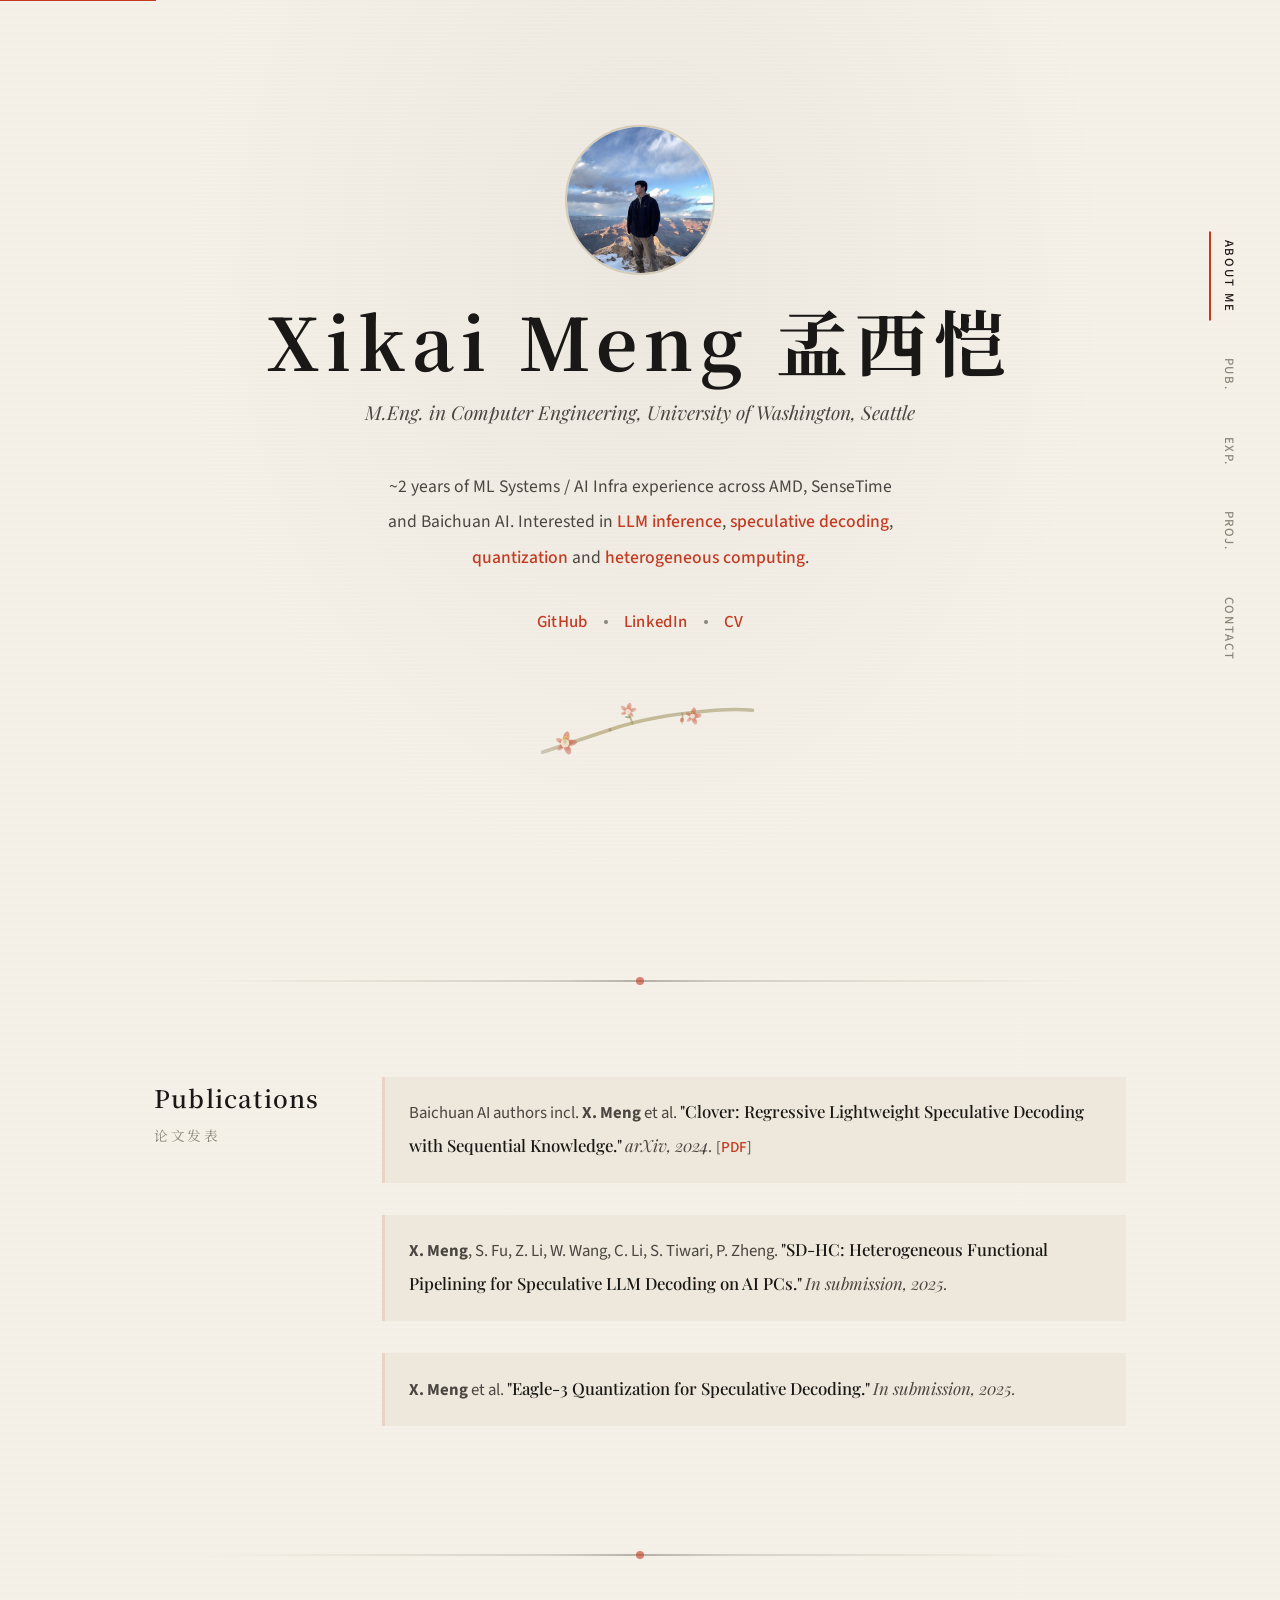
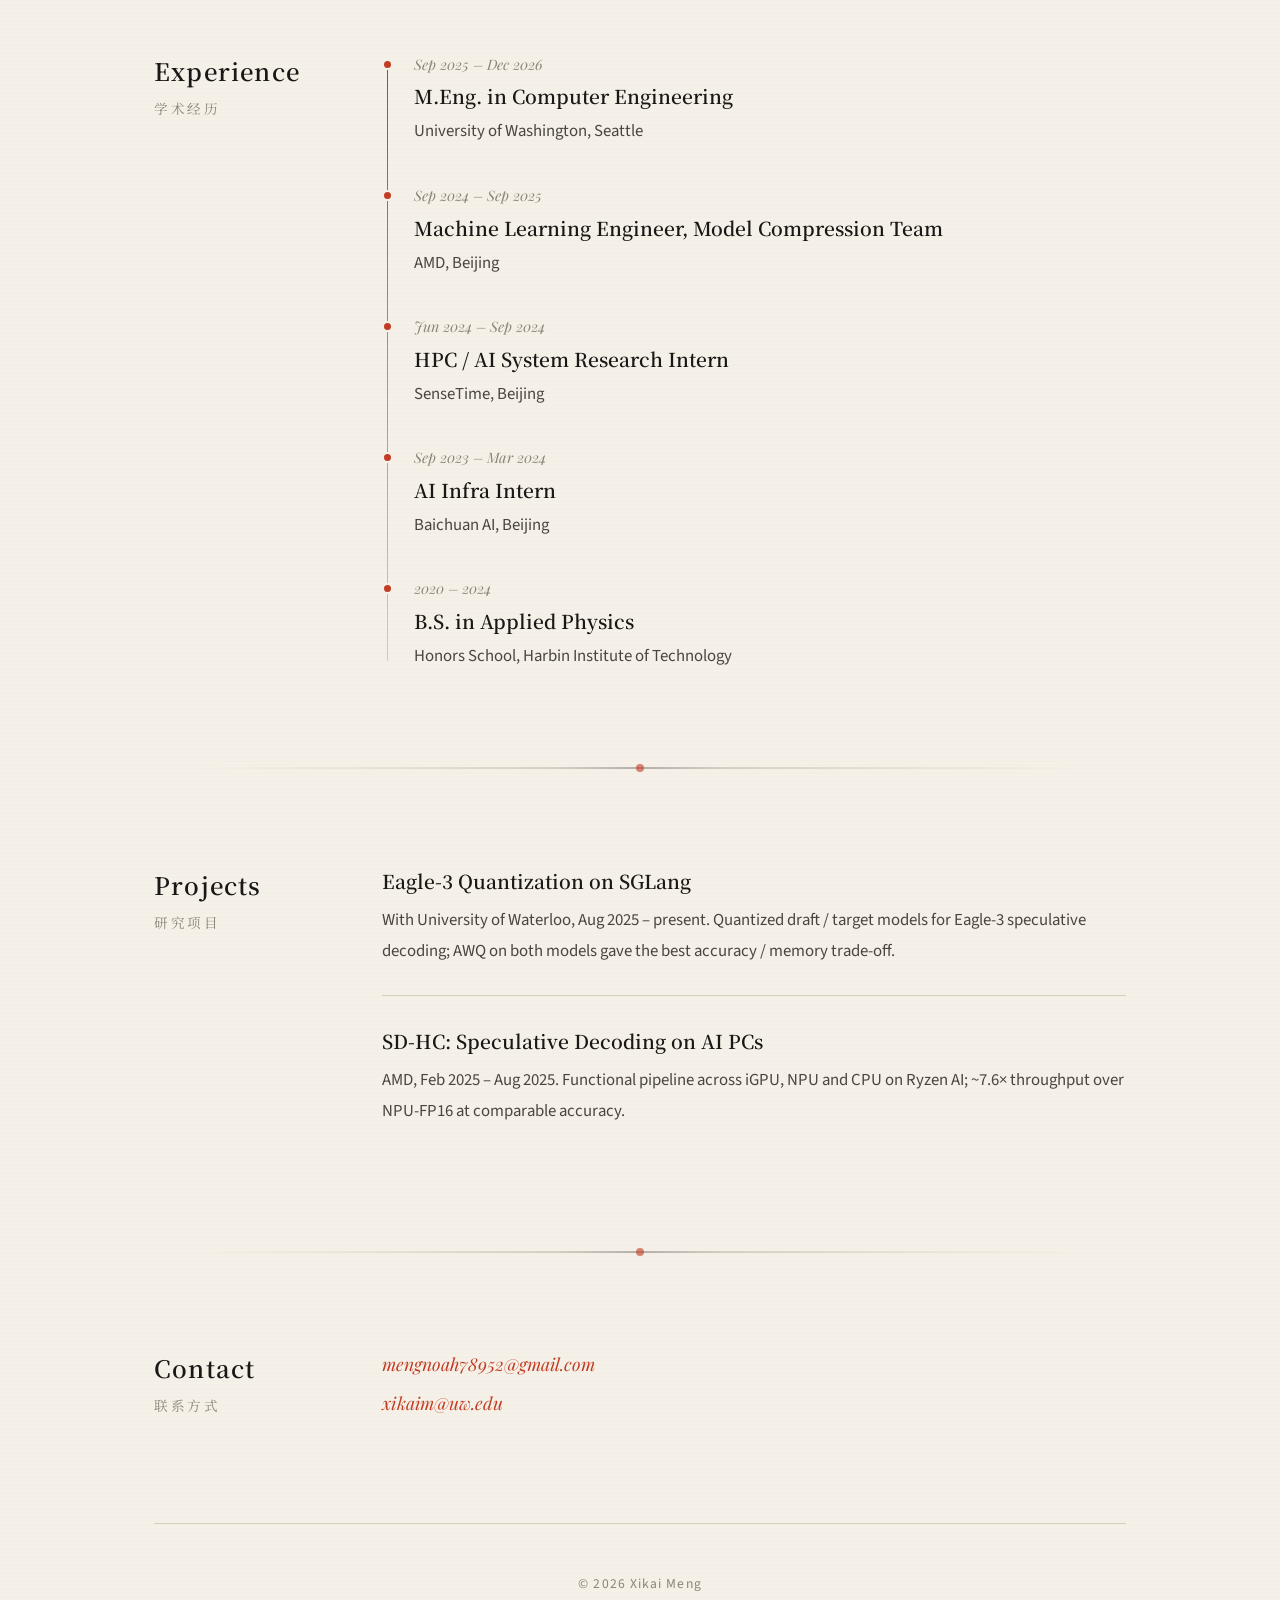
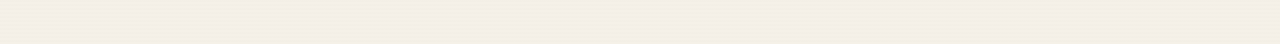
==== commit 4c7fd1ef: "Slim down site and switch to Ink light theme Co-Authored-By: Claude Sonnet 5.5 <noreply@anthropic.co" ====
--- a/index.html
+++ b/index.html
@@ -1,428 +1,250 @@
 <!DOCTYPE html>
-<html>
-
+<html lang="en" data-theme="light">
 <head>
-    <link rel="shortcut icon" href="assets/image/photo_in_Arizona.png">
-    <title>Xikai Meng's Personal Website</title>
-    <!-- <link rel="stylesheet" href="styles.css"> -->
-    <link rel="stylesheet" href="red.css" type="text/css">
-    <link rel="stylesheet" href="https://cdnjs.cloudflare.com/ajax/libs/font-awesome/6.0.0-beta3/css/all.min.css">
-    <meta name="referrer" content="no-referrer">
+    <meta charset="UTF-8">
+    <meta name="viewport" content="width=device-width, initial-scale=1.0">
+    <meta name="description" content="Homepage of Xikai Meng — ML systems and LLM inference.">
+    <title>Xikai Meng | Homepage</title>
+    <link rel="preconnect" href="https://fonts.googleapis.com">
+    <link rel="preconnect" href="https://fonts.gstatic.com" crossorigin>
+    <link href="https://fonts.googleapis.com/css2?family=Noto+Serif+SC:wght@300;400;600;700&family=Playfair+Display:ital,wght@0,400;0,500;0,600;0,700;1,400;1,500&family=Source+Sans+3:wght@300;400;500;600&display=swap" rel="stylesheet">
+    <link rel="stylesheet" href="style.css">
 </head>
-
 <body>
-    <table>
-        <tbody>
-            <tr>
-                <td>
-                    <img src="assets/image/photo_in_Arizona.png" border="0" width="400"><br>(at Grand Canyon, Arizona, US)
-                </td>
-                <td style="padding:5%;width:70%;vertical-align:middle">
-                    <div id="toptitle">
-                        <h1 style="color: black;">Xikai Meng &nbsp 孟西恺</h1>
+    <a href="#about" class="skip-link">Skip to main content</a>
+
+    <nav class="vertical-toc" aria-label="Table of Contents">
+        <a href="#about" class="toc-link active" data-section="about">About Me</a>
+        <a href="#publications" class="toc-link" data-section="publications">Pub.</a>
+        <a href="#experience" class="toc-link" data-section="experience">Exp.</a>
+        <a href="#projects" class="toc-link" data-section="projects">Proj.</a>
+        <a href="#contact" class="toc-link" data-section="contact">Contact</a>
+    </nav>
+
+    <main role="main" class="scroll-content">
+
+        <header id="about" class="hero">
+            <div class="ink-wash" aria-hidden="true"></div>
+            <div class="hero-inner">
+                <div class="hero-photo">
+                    <img src="assets/photo.jpg" alt="Xikai Meng">
+                </div>
+                <h1 class="hero-name">Xikai Meng 孟西恺</h1>
+                <p class="hero-role">M.Eng. in Computer Engineering, University of Washington, Seattle</p>
+                <div class="hero-bio">
+                    <p>~2 years of ML Systems / AI Infra experience across AMD, SenseTime and Baichuan AI. Interested in <em>LLM inference</em>, <em>speculative decoding</em>, <em>quantization</em> and <em>heterogeneous computing</em>.</p>
+                </div>
+                <div class="hero-links">
+                    <a href="https://github.com/zhudianGG">GitHub</a>
+                    <span class="link-dot"></span>
+                    <a href="https://www.linkedin.com/in/noah-meng-b61b7925a/">LinkedIn</a>
+                    <span class="link-dot"></span>
+                    <a href="assets/cv.pdf">CV</a>
+                </div>
+                <div class="hero-motif" aria-hidden="true">
+                    <svg aria-hidden="true" viewBox="0 0 240 65" width="360" height="98" fill="none" xmlns="http://www.w3.org/2000/svg">
+                        <defs>
+                            <path id="petal-main" d="M0 0 C-1.5 -2, -2 -4, 0 -7 C2 -9, 3.5 -7, 3 -4 C2.8 -2, 1.5 0, 0 0Z"/>
+                            <path id="petal-side" d="M0 0 C-1 -1.8, -1.5 -3.5, 0 -6 C1.5 -7.5, 2.5 -5.5, 2 -3 C1.8 -1.2, 1 0, 0 0Z"/>
+                            <radialGradient id="petalGrad" cx="40%" cy="70%">
+                                <stop offset="0%" style="stop-color:var(--accent);stop-opacity:0.85"/>
+                                <stop offset="60%" style="stop-color:var(--accent);stop-opacity:0.75"/>
+                                <stop offset="100%" style="stop-color:var(--accent);stop-opacity:0.55"/>
+                            </radialGradient>
+                            <linearGradient id="branchGrad" x1="0%" y1="0%" x2="0%" y2="100%">
+                                <stop offset="0%" style="stop-color:#6b5a14;stop-opacity:0.4"/>
+                                <stop offset="50%" style="stop-color:#8b7324;stop-opacity:0.5"/>
+                                <stop offset="100%" style="stop-color:#5b4a10;stop-opacity:0.3"/>
+                            </linearGradient>
+                        </defs>
+                        <path d="M55 50 C70 45, 85 40, 100 35 C120 28, 145 24, 170 22 Q185 21, 195 22" stroke="url(#branchGrad)" stroke-width="2.3" fill="none" stroke-linecap="round"/>
+                        <path d="M115 31 Q114 27, 112 24" stroke="url(#branchGrad)" stroke-width="1.3" fill="none" stroke-linecap="round"/>
+                        <path d="M148 24 Q149 27, 148 29" stroke="url(#branchGrad)" stroke-width="1.1" fill="none" stroke-linecap="round"/>
+                        <circle cx="100" cy="35" r="1.1" fill="#4a3a0a" opacity="0.25"/>
+                        <g transform="translate(70, 44)">
+                            <use href="#petal-side" fill="url(#petalGrad)" opacity="0.75" transform="rotate(-72)"/>
+                            <use href="#petal-side" fill="url(#petalGrad)" opacity="0.75" transform="rotate(216)"/>
+                            <use href="#petal-main" fill="url(#petalGrad)" opacity="0.9" transform="rotate(0)"/>
+                            <use href="#petal-main" fill="url(#petalGrad)" opacity="0.85" transform="rotate(72)"/>
+                            <use href="#petal-main" fill="url(#petalGrad)" opacity="0.85" transform="rotate(144)"/>
+                            <circle cx="0" cy="0" r="2.8" fill="#f0e6d2" opacity="0.92"/>
+                            <circle cx="0" cy="0" r="1.8" fill="#e8dcc8" opacity="0.7"/>
+                            <g stroke="#c9a84a" stroke-width="0.35" fill="none">
+                                <path d="M0 0 Q0.5 -2, 0.8 -4.5" opacity="0.8"/>
+                                <path d="M0 0 Q-0.3 -1.8, -0.5 -4" opacity="0.75"/>
+                                <path d="M0 0 Q1.2 -1.5, 1.8 -3.8" opacity="0.7"/>
+                                <path d="M0 0 Q-1 -1.2, -1.5 -3.2" opacity="0.7"/>
+                                <path d="M0 0 Q0 -1.5, 0 -3.5" opacity="0.65"/>
+                            </g>
+                            <g fill="#f0c860">
+                                <circle cx="0.8" cy="-4.5" r="0.65" opacity="0.85"/>
+                                <circle cx="-0.5" cy="-4" r="0.6" opacity="0.8"/>
+                                <circle cx="1.8" cy="-3.8" r="0.55" opacity="0.75"/>
+                                <circle cx="-1.5" cy="-3.2" r="0.5" opacity="0.75"/>
+                                <circle cx="0" cy="-3.5" r="0.5" opacity="0.7"/>
+                            </g>
+                        </g>
+                        <g transform="translate(112, 23) scale(0.9)">
+                            <use href="#petal-side" fill="url(#petalGrad)" opacity="0.65" transform="rotate(-60)"/>
+                            <use href="#petal-side" fill="url(#petalGrad)" opacity="0.65" transform="rotate(60)"/>
+                            <use href="#petal-main" fill="url(#petalGrad)" opacity="0.75" transform="rotate(0) scale(0.85)"/>
+                            <use href="#petal-side" fill="url(#petalGrad)" opacity="0.7" transform="rotate(120) scale(0.8)"/>
+                            <use href="#petal-side" fill="url(#petalGrad)" opacity="0.7" transform="rotate(-120) scale(0.8)"/>
+                            <circle cx="0" cy="0" r="2" fill="#f0e6d2" opacity="0.9"/>
+                            <circle cx="0" cy="-3" r="0.45" fill="#f0c860" opacity="0.75"/>
+                            <path d="M-2 3 Q0 4 2 3 L1.8 4.5 Q0 5 -1.8 4.5Z" fill="#3a5c13" opacity="0.5"/>
+                        </g>
+                        <g transform="translate(155, 26) scale(0.75)">
+                            <use href="#petal-side" fill="url(#petalGrad)" opacity="0.75" transform="rotate(-72)"/>
+                            <use href="#petal-main" fill="url(#petalGrad)" opacity="0.85" transform="rotate(0)"/>
+                            <use href="#petal-main" fill="url(#petalGrad)" opacity="0.8" transform="rotate(72)"/>
+                            <use href="#petal-main" fill="url(#petalGrad)" opacity="0.75" transform="rotate(144)"/>
+                            <use href="#petal-side" fill="url(#petalGrad)" opacity="0.7" transform="rotate(216)"/>
+                            <circle cx="0" cy="0" r="2.2" fill="#f0e6d2" opacity="0.9"/>
+                            <g fill="#f0c860">
+                                <circle cx="0.5" cy="-3.8" r="0.5" opacity="0.75"/>
+                                <circle cx="-0.4" cy="-3" r="0.45" opacity="0.7"/>
+                            </g>
+                        </g>
+                        <g transform="translate(148, 29) scale(0.45)">
+                            <ellipse cx="0" cy="-1" rx="3" ry="4" fill="var(--accent)" opacity="0.55"/>
+                            <path d="M-1.5 3 Q0 3.5 1.5 3 L1.2 4 Q0 4.2 -1.2 4Z" fill="#3a5c13" opacity="0.4"/>
+                        </g>
+                    </svg>
+                </div>
+            </div>
+        </header>
+
+        <div class="ink-divider" aria-hidden="true"></div>
+
+        <section id="publications">
+            <div class="section-grid">
+                <div class="section-side">
+                    <h2 class="section-heading">Publications</h2>
+                    <span class="section-label-cn">论文发表</span>
+                </div>
+                <div class="section-main">
+                    <ol class="bib-list">
+                        <li class="bib-entry">
+                            <span class="bib-authors">Baichuan AI authors incl. <strong>X. Meng</strong> et al.</span>
+                            <span class="bib-title">"Clover: Regressive Lightweight Speculative Decoding with Sequential Knowledge."</span>
+                            <span class="bib-venue"><em>arXiv, 2024.</em></span>
+                            <span class="bib-links">[<a href="https://arxiv.org/abs/2405.00263">PDF</a>]</span>
+                        </li>
+                        <li class="bib-entry">
+                            <span class="bib-authors"><strong>X. Meng</strong>, S. Fu, Z. Li, W. Wang, C. Li, S. Tiwari, P. Zheng.</span>
+                            <span class="bib-title">"SD-HC: Heterogeneous Functional Pipelining for Speculative LLM Decoding on AI PCs."</span>
+                            <span class="bib-venue"><em>In submission, 2025.</em></span>
+                            
+                        </li>
+                        <li class="bib-entry">
+                            <span class="bib-authors"><strong>X. Meng</strong> et al.</span>
+                            <span class="bib-title">"Eagle-3 Quantization for Speculative Decoding."</span>
+                            <span class="bib-venue"><em>In submission, 2025.</em></span>
+                            
+                        </li>
+                    </ol>
+                </div>
+            </div>
+        </section>
+
+        <div class="ink-divider" aria-hidden="true"></div>
+
+        <section id="experience">
+            <div class="section-grid">
+                <div class="section-side">
+                    <h2 class="section-heading">Experience</h2>
+                    <span class="section-label-cn">学术经历</span>
+                </div>
+                <div class="section-main">
+                    <div class="timeline">
+                        <div class="timeline-item">
+                            <div class="timeline-dot"></div>
+                            <div class="timeline-content">
+                                <span class="timeline-period">Sep 2025 – Dec 2026</span>
+                                <h3>M.Eng. in Computer Engineering</h3>
+                                <p>University of Washington, Seattle</p>
+                            </div>
+                        </div>
+                        <div class="timeline-item">
+                            <div class="timeline-dot"></div>
+                            <div class="timeline-content">
+                                <span class="timeline-period">Sep 2024 – Sep 2025</span>
+                                <h3>Machine Learning Engineer, Model Compression Team</h3>
+                                <p>AMD, Beijing</p>
+                            </div>
+                        </div>
+                        <div class="timeline-item">
+                            <div class="timeline-dot"></div>
+                            <div class="timeline-content">
+                                <span class="timeline-period">Jun 2024 – Sep 2024</span>
+                                <h3>HPC / AI System Research Intern</h3>
+                                <p>SenseTime, Beijing</p>
+                            </div>
+                        </div>
+                        <div class="timeline-item">
+                            <div class="timeline-dot"></div>
+                            <div class="timeline-content">
+                                <span class="timeline-period">Sep 2023 – Mar 2024</span>
+                                <h3>AI Infra Intern</h3>
+                                <p>Baichuan AI, Beijing</p>
+                            </div>
+                        </div>
+                        <div class="timeline-item">
+                            <div class="timeline-dot"></div>
+                            <div class="timeline-content">
+                                <span class="timeline-period">2020 – 2024</span>
+                                <h3>B.S. in Applied Physics</h3>
+                                <p>Honors School, Harbin Institute of Technology</p>
+                            </div>
+                        </div>
                     </div>
-                    <p>
-                        I'm currently a Master of Engineering student in Computer Engineering at the
-                        <a href="https://www.ece.uw.edu/" target="blank">University of Washington, Seattle</a>
-                        (Sep 2025 – Dec 2026). Before that, I received my B.S. in Applied Physics from the
-                        <a href="http://en.hit.edu.cn/" target="blank">Honors School of Harbin Institute of Technology</a>
-                        (2020 – 2024).
-
-                        <br><br>
-                        I have ~2 years of ML Systems / AI Infra experience across
-                        <a href="https://www.amd.com/" target="blank">AMD</a>,
-                        <a href="https://www.sensetime.com/" target="blank">SenseTime</a> and
-                        <a href="https://www.baichuan-ai.com/home" target="blank">Baichuan AI</a>,
-                        with contributions to open-source LLM inference stacks (SGLang, Quark, OpenPPL).
-                        <br><br>
-                        Research Interest: LLM Inference, Speculative Decoding, Quantization, Heterogeneous Computing
-                        <br>
-                        Job Interest: ML Systems Engineer, LLM Infra / Inference, AI Compiler & Serving
-                        <br><br>
-                        <i class="fas fa-phone"></i> +1 (206) 797-8906 <br>
-                        <img src="assets/image/gmail.png" width="20px" style="margin-bottom:-3px">
-                        <a href="mailto:mengnoah78952@gmail.com">mengnoah78952@gmail.com</a> &nbsp;|&nbsp;
-                        <a href="mailto:xikaim@uw.edu">xikaim@uw.edu</a> (UW) <br>
-                    </p>
-                    <p style="line-height: 1.8;">
-                        <a href="https://github.com/zhudianGG">
-                            <img src="assets/image/github.jpeg" width="20px" style="margin-bottom:-3px">
-                            GitHub (NoahM)
-                        </a><br>
-                        <a href="https://www.linkedin.com/in/noah-meng-b61b7925a/" target="blank">
-                            <img src="assets/image/LinkedIn.png" width="20px" style="margin-bottom:-3px">
-                            LinkedIn
-                        </a><br>
-                        <i class="fas fa-file-pdf"></i>
-                        <a href="assets/哈尔滨工业大学_孟西恺_实习_version1.pdf" download="Xikai_Meng_CV.pdf">CV (PDF)</a>
-                        <!-- TODO: replace with your latest CV PDF -->
-                        <br>
-                    </p>
-                </td>
-            </tr>
-            <tr>
-            </tr>
-        </tbody>
-    </table>
-
-    <h2>News</h2>
-    <ul>
-        <div style="height:120px;width:fit-content;overflow:auto;background:#FFFFFF;">
-            <li>
-                <p>[2025/09] Started my <strong>M.Eng. in Computer Engineering</strong> at the
-                    <a href="https://www.ece.uw.edu/">University of Washington, Seattle</a>.</p>
-            </li>
-            <li>
-                <p>[2025/08] Started research collaboration with University of Waterloo on
-                    <strong>Eagle-3 + Quantization</strong> within the <a href="https://github.com/sgl-project/sglang">SGLang</a> framework.</p>
-            </li>
-            <li>
-                <p>[2025/02] Started SD-HC project at AMD — <strong>speculative decoding on heterogeneous CPU/NPU/GPU</strong> AIPC platforms.</p>
-            </li>
-            <li>
-                <p>[2024/09] Joined <a href="https://www.amd.com/">AMD</a> as a Machine Learning Engineer in the Model Compression Team (Beijing).</p>
-            </li>
-            <li>
-                <p>[2024/06] Graduated from the <a href="http://physics.hit.edu.cn/">Honors School of Harbin Institute of Technology</a> with a B.S. in Applied Physics.</p>
-            </li>
-            <li>
-                <p>[2024/06] Joined <a href="https://www.sensetime.com/">SenseTime</a> as an HPC/AI System Research Intern in the LLM Team.</p>
-            </li>
-            <li>
-                <p>[2023/09] Joined <a href="https://www.baichuan-ai.com/home">Baichuan AI</a> as an AI Infra Intern; contributed to the Clover speculative-decoding work.</p>
-            </li>
-        </div>
-    </ul>
-    <br>
-
-    <h2>Education</h2>
-    <table>
-        <tbody>
-            <tr>
-                <td width="800">
-                    <p><strong>University of Washington, Seattle, US (Sep 2025 – Dec 2026)</strong></p>
-                    <i>M.Eng. in Computer Engineering</i>
-                    <ul>
-                        <li>Focus: ML Systems, LLM Inference, GPU Computing</li>
-                        <li>Coursework (planned / in progress): Parallel Computing, Advanced Computer Architecture, Deep Learning Systems</li>
-                    </ul>
-                </td>
-                <td width="120px">
-                    <!-- TODO: drop UW logo into assets/image/uw.png and uncomment -->
-                    <!-- <img src="assets/image/uw.png" width="200px"> -->
-                </td>
-            </tr>
-            <tr></tr>
-        </tbody>
-        <tbody>
-            <tr>
-                <td width="800">
-                    <p><strong>Harbin Institute of Technology, Harbin, China (Sep 2020 – Jun 2024)</strong></p>
-                    <i>B.S. in Applied Physics, Honors School of HIT (minor in Information Engineering)</i>
-                    <ul>
-                        <li>Overall GPA: <font style="color: #bb0000;">3.52/4.0</font></li>
-                        <li>Prize of the Mathematical Contest In Modeling</li>
-                        <li>Golden Medal in Tsinghua X-institute AI Summercamp Competition (1/24 across all groups)</li>
-                        <li>People's Scholarship (11/71 across all department students)</li>
-                        <li>IELTS 7.0 (all sub-scores ≥ 6.5)</li>
-                    </ul>
-                </td>
-                <td width="120px">
-                    <img src="assets/image/HIT-1.png" width="285px">
-                </td>
-            </tr>
-            <tr></tr>
-        </tbody>
-        <tbody>
-            <tr>
-                <td width="800">
-                    <p><strong>UC San Diego, San Diego, US (Sep 2022 – Mar 2023)</strong></p>
-                    <i>Visiting Student, Department of Computer Science &amp; Engineering</i>
-                    <ul>
-                        <li>Core CS coursework: <br>
-                            CSE12 Data Structures &amp; OOD (A), CSE120 Operating Systems,
-                            CSE151 Deep Learning, CSE123 Computer Networks
-                        </li>
-                        <li>
-                            Other courses:<br>
-                            PHYS140 Thermodynamics &amp; Statistical Physics,
-                            PHYS161 General Relativity and Black Holes (A),
-                            PHIL The Meaning of Life
-                        </li>
-                        <li>
-                            Exchange life [<a href="assets/加州大学圣地亚哥分校交流总结_孟西恺.pdf"
-                                    download="UCSD交流体验_HIT_孟西恺.pdf">pdf</a>]
-                        </li>
-                    </ul>
-                </td>
-                <td>
-                    <img src="assets/image/ucsd.png" width="300px">
-                </td>
-            </tr>
-        </tbody>
-    </table>
-
-    <h2>Professional Experience</h2>
-    <table>
-        <tbody>
-            <tr>
-                <td width="800">
-                    <p>
-                        <strong>
-                            <a href="https://www.amd.com/">Advanced Micro Devices (AMD)</a>,
-                            Beijing, China (Sep 2024 – Sep 2025)
-                        </strong>
-                    </p>
-                    <i>Machine Learning Engineer, Model Compression Team</i>
-                    <ul>
-                        <li>
-                            Developed neural-network quantization algorithms (AWQ, QuaRot, DuQuant) on
-                            <strong>AMD Ryzen AI</strong>; research on low-bit attention inference acceleration.
-                        </li>
-                        <li>
-                            Optimized the ONNX path of AMD's <strong>Quark Model Optimizer</strong> via
-                            W8A8 auto-search to improve accuracy/throughput trade-offs.
-                        </li>
-                        <li>
-                            Initiated and led <strong>SD-HC</strong>, a speculative-decoding system co-scheduled across CPU / NPU / GPU on AIPC platforms.
-                        </li>
-                    </ul>
-                </td>
-                <td width="141px">
-                    <!-- TODO: add assets/image/amd.png and uncomment -->
-                    <!-- <img id="school_logo" src="assets/image/amd.png" width="180px"> -->
-                </td>
-            </tr>
-            <tr></tr>
-        </tbody>
-        <tbody>
-            <tr>
-                <td width="800">
-                    <p>
-                        <strong>
-                            <a href="https://www.sensetime.com/">SenseTime</a>, Beijing, China (Jun 2024 – Sep 2024)
-                        </strong>
-                    </p>
-                    <i>HPC / AI System Research Intern, LLM Team</i>
-                    <ul>
-                        <li>Performance tuning on <strong>OpenPPL</strong>, SenseTime's in-house inference framework.</li>
-                        <li>Optimized CUDA operators to accelerate edge-device LLM deployment; explored
-                            additional serving optimization techniques.</li>
-                        <li>Authored internal write-ups analyzing DeepSeek architectural choices and compute characteristics.</li>
-                    </ul>
-                </td>
-                <td width="141px">
-                    <!-- TODO: add assets/image/sensetime.png and uncomment -->
-                    <!-- <img id="school_logo" src="assets/image/sensetime.png" width="180px"> -->
-                </td>
-            </tr>
-            <tr></tr>
-        </tbody>
-        <tbody>
-            <tr>
-                <td width="800">
-                    <p>
-                        <strong>
-                            <a href="https://www.baichuan-ai.com/home">Baichuan AI</a>, Beijing, China (Sep 2023 – Mar 2024)
-                        </strong>
-                    </p>
-                    <i>AI Infra Intern, LLM Team</i>
-                    <ul>
-                        <li>
-                            Helped design the inference platform architecture on top of
-                            <strong>Text Generation Inference, FasterTransformer, vLLM</strong>.
-                        </li>
-                        <li>
-                            Worked on speculative decoding with tree-attention — our method
-                            (<a href="https://arxiv.org/abs/2405.00263">Clover</a>) outperforms the
-                            baseline by up to <strong>91% on Baichuan-Small</strong> and
-                            <strong>146% on Baichuan-Large</strong>, exceeding Medusa by up to 37% and 57% respectively.
-                        </li>
-                        <li>
-                            Participated in model inference cost assessment and built statistical prediction models.
-                        </li>
-                    </ul>
-                </td>
-                <td width="141px">
-                    <img id="school_logo" src="assets/image/baichuan_logo.jpg" width="200px">
-                </td>
-            </tr>
-            <tr></tr>
-        </tbody>
-    </table>
-
-    <h2>Publications</h2>
-    <ul>
-        <li>
-            <p>
-                <strong>Clover: Regressive Lightweight Speculative Decoding with Sequential Knowledge.</strong><br>
-                <em>Baichuan AI authors incl. </em><strong>X. Meng</strong><em> et al.</em>, 2024.
-                [<a href="https://arxiv.org/abs/2405.00263">paper</a>]
-                <!-- TODO: confirm author position / link if a newer version exists -->
-            </p>
-        </li>
-        <li>
-            <p>
-                <strong>Eagle-3 Quantization for Speculative Decoding.</strong>
-                <em>In submission</em>, 2025.
-                <!-- TODO: fill arXiv / venue once available -->
-            </p>
-        </li>
-        <li>
-            <p>
-                <strong>SD-HC: Heterogeneous Functional Pipelining for Speculative LLM Decoding on AI PCs.</strong><br>
-                <strong>X. Meng</strong>, S. Fu, Z. Li, W. Wang, C. Li, S. Tiwari, P. Zheng.
-                <em>In submission</em>, 2025.
-                [<a href="https://github.com/amd/Quark">code (coming soon)</a>]
-            </p>
-        </li>
-        <li>
-            <p>
-                Y. Li, <a href="https://mp.weixin.qq.com/s/XQLfcaf7S-LWHC7i9KFSXw">S. Yuan</a>,
-                <strong>X. Meng</strong>, Y. Wang, J. Li,
-                "Security Research of Intelligent Image Recognition System,"
-                <em>Tsinghua Summer Conference on Communications and Networking</em>, 2021.
-                [<a href="https://mp.weixin.qq.com/s/x7gWLf1V5A0ogq1pFdhFaw"><i class="fas fa-file-alt"></i></a>]
-            </p>
-        </li>
-    </ul>
-
-    <h2>Selected Projects</h2>
-    <table>
-        <tbody>
-            <tr>
-                <td width="800">
-                    <p><strong>Eagle-3 Quantization on SGLang</strong>
-                        <em>— with University of Waterloo, Aug 2025 – Present</em></p>
-                    <ul>
-                        <li>
-                            Reproduced and optimized the Eagle-3 speculative-decoding framework with
-                            quantized draft / target models, analyzing compute complexity and KV-cache
-                            footprint across <strong>Prefill</strong> and <strong>Decode</strong> stages.
-                        </li>
-                        <li>
-                            Benchmarked INT8, 4-bit AWQ / NF4 / GPTQ; identified
-                            <strong>AWQ on both base and draft models</strong> as the best
-                            accuracy / memory trade-off.
-                        </li>
-                    </ul>
-                </td>
-            </tr>
-            <tr>
-                <td width="800">
-                    <p><strong>SD-HC: Heterogeneous Functional Pipelining for Speculative LLM Decoding on AI PCs</strong>
-                        <em>— AMD, Feb 2025 – Aug 2025 &nbsp;|&nbsp;
-                        <a href="https://github.com/amd/Quark">code (soon)</a></em></p>
-                    <p>
-                        <img src="assets/image/sd_hc_system.png" width="600"
-                             alt="SD-HC system diagram (placeholder — drop sd_hc_system.png into assets/image/)"
-                             onerror="this.style.display='none'">
-                        <!-- TODO: save the SD-HC system / pipeline figure as assets/image/sd_hc_system.png -->
-                    </p>
-                    <ul>
-                        <li>
-                            Goal: <strong>fast and accurate edge LLM inference</strong> on AI PCs.
-                            Built a functional pipeline across <strong>iGPU + NPU + CPU</strong>
-                            on AMD Ryzen AI 9 HX370.
-                        </li>
-                        <li>
-                            <strong>Functional placement</strong>:
-                            FP16 target on NPU (large shared memory, longer context),
-                            INT4 quantized draft on iGPU (concurrent draft execution),
-                            reject sampling on CPU (less compute / data transfer, reduces NPU idle time).
-                        </li>
-                        <li>
-                            Two contributions: (1) heterogeneous speculative sampling with
-                            quantization-error mitigation; (2) dual-pipeline architecture with
-                            error-handling mechanisms.
-                        </li>
-                        <li>
-                            <strong>Results</strong>: TTFT down to ~<strong>49%</strong> of NPU-FP16 and ~<strong>22%</strong> of NPU-INT4;
-                            throughput ~<strong>7.6×</strong> over NPU-FP16 and ~<strong>2.3×</strong> over iGPU-INT4 at comparable accuracy;
-                            scales super-linearly with prompt length, sustains <strong>&gt;5 tok/s at 2048 input tokens</strong>.
-                        </li>
-                    </ul>
-                </td>
-            </tr>
-            <tr>
-                <td width="800">
-                    <p><strong>Open-source contributions to LLM inference stacks</strong></p>
-                    <ul>
-                        <li><a href="https://github.com/sgl-project/sglang">SGLang</a> — Eagle-3 quantization integration & benchmarks.</li>
-                        <li>AMD <strong>Quark</strong> Model Optimizer — W8A8 auto-search on ONNX.</li>
-                        <li>SenseTime <strong>OpenPPL</strong> — CUDA-operator tuning for edge-device LLM serving.</li>
-                    </ul>
-                </td>
-            </tr>
-            <tr>
-                <td width="800">
-                    <p><strong>Systems &amp; algorithms practice projects</strong></p>
-                    <ul>
-                        <li>C++ thread pool, mini-Redis, JSON parser &amp; query engine.</li>
-                        <li>GNN-based recommendation system research [<a href="">slides</a>]. <!-- TODO: add slides URL --></li>
-                    </ul>
-                </td>
-            </tr>
-        </tbody>
-    </table>
-
-    <h2>Blog</h2>
-    <ul>
-        <!-- TODO: replace href="#" with real article URLs -->
-        <li><a href="#">Notes on Speculative Decoding: from Medusa to Eagle-3</a> <em>(coming soon)</em></li>
-        <li><a href="#">AWQ vs. GPTQ vs. NF4 — a practitioner's comparison</a> <em>(coming soon)</em></li>
-        <li><a href="#">Why heterogeneous (CPU/NPU/GPU) inference matters on AIPC</a> <em>(coming soon)</em></li>
-        <li><a href="#">Reading DeepSeek: architecture &amp; compute notes</a> <em>(coming soon)</em></li>
-    </ul>
-
-    <h2>Skills</h2>
-    <ul>
-        <li><strong>Languages:</strong> Python, C/C++, CUDA, Verilog, Bash, SQL, Java, JavaScript, MATLAB, R, HTML/CSS</li>
-        <li><strong>ML Frameworks:</strong> PyTorch, TensorFlow, ONNX</li>
-        <li><strong>LLM Infra:</strong> SGLang, vLLM, TGI, FasterTransformer, MLC-LLM, OpenPPL, Quark</li>
-        <li><strong>Tools:</strong> Git, LaTeX, Flask, Bootstrap</li>
-        <li><strong>Spoken Languages:</strong> Mandarin (native), English (IELTS 7.0, proficient)</li>
-    </ul>
-
-    <h2>Computer Science Learning</h2>
-    <p>
-        Self-studied a CS-major curriculum alongside my Physics degree — Stanford 106L (C++),
-        <a href="https://flawless-yoke-7a5.notion.site/CS50-eff4cd93200245d2ad20d09ccd0abe75?pvs=4">Harvard CS50</a>,
-        <a href="https://flawless-yoke-7a5.notion.site/CSE-120-70b5cb0f91674b75b2adba9829ab8274?pvs=4">UCSD CSE120 (OS)</a>,
-        MIT 6.S081, CMU 15-445 (DB), MIT 6.824 (Distributed), Stanford CS144 (Networks), UCB CS61B, and Andrew Ng's Deep Learning specialization.
-    </p>
-
-    <h2>Miscellaneous</h2>
-    <ul>
-        <li><p><i class="fas fa-book"></i> I enjoy reading widely and am good at summarizing.</p>
-            <p><i class="fas fa-microchip"></i> Strong, sustained passion for technology — especially LLM systems.</p>
-            <p><i class="fas fa-wheelchair"></i> I also love traveling, camping, and being close to nature.</p>
-        </li>
-        <li><details>
-            <summary>Friends (click to expand, random order)</summary>
-            <ul>
-                <br>
-                <li>THU: <a href="http://guanxinglu.github.io">Guanxing Lu</a></li>
-                <li>CMU: <a href="https://preminstrel.com/">Hanshi Sun</a></li>
-            </ul>
-        </details></li>
-    </ul>
-
-    <div class="footer">
-        <p>
-            <center>
-                <div align="center" style="width:18%">
-                    <script type="text/javascript" id="clstr_globe"
-                        src="//clustrmaps.com/globe.js?d=9MX3bhaH5LmP7BpYd47IlVj13Lekszl5-l97LotuFng"></script>
-                </div>
-            </center>
-        </p>
-        <center>
-            <p style="color: darkgray;"> © Xikai Meng 2026</p>
-        </center>
-
-    </div>
-
+                </div>
+            </div>
+        </section>
+
+        <div class="ink-divider" aria-hidden="true"></div>
+
+        <section id="projects">
+            <div class="section-grid">
+                <div class="section-side">
+                    <h2 class="section-heading">Projects</h2>
+                    <span class="section-label-cn">研究项目</span>
+                </div>
+                <div class="section-main">
+                    <div class="project-entry">
+                        <h3>Eagle-3 Quantization on SGLang</h3>
+                        <p>With University of Waterloo, Aug 2025 – present. Quantized draft / target models for Eagle-3 speculative decoding; AWQ on both models gave the best accuracy / memory trade-off.</p>
+                    </div>
+                    <div class="project-entry">
+                        <h3>SD-HC: Speculative Decoding on AI PCs</h3>
+                        <p>AMD, Feb 2025 – Aug 2025. Functional pipeline across iGPU, NPU and CPU on Ryzen AI; ~7.6× throughput over NPU-FP16 at comparable accuracy.</p>
+                    </div>
+                </div>
+            </div>
+        </section>
+
+        <div class="ink-divider" aria-hidden="true"></div>
+
+        <section id="contact">
+            <div class="section-grid">
+                <div class="section-side">
+                    <h2 class="section-heading">Contact</h2>
+                    <span class="section-label-cn">联系方式</span>
+                </div>
+                <div class="section-main">
+                    <p class="contact-line"><a href="mailto:mengnoah78952@gmail.com">mengnoah78952@gmail.com</a></p>
+                    <p class="contact-line"><a href="mailto:xikaim@uw.edu">xikaim@uw.edu</a></p>
+                </div>
+            </div>
+        </section>
+
+        <footer class="scroll-footer">
+            <p>&copy; 2026 Xikai Meng</p>
+        </footer>
+
+    </main>
+
+    <script src="script.js"></script>
 </body>
-
 </html>
--- a/style.css
+++ b/style.css
@@ -0,0 +1,594 @@
+/* ========================================
+   Ink Scholar · 新水墨画廊
+   Modern Ink Gallery — Eastern aesthetics
+   meets contemporary academic design
+   ======================================== */
+
+/* --- Light Theme: Rice Paper --- */
+:root {
+    --bg: #f5f1e8;
+    --bg-alt: #ede8db;
+    --bg-hero: #f5f1e8;
+    --text: #1a1816;
+    --text-secondary: #4a4540;
+    --text-muted: #8a8478;
+    --accent: #c23b22;
+    --accent-dim: rgba(194, 59, 34, 0.12);
+    --border: #d4cbb8;
+    --ink-wash: radial-gradient(ellipse at 50% 30%, rgba(26,24,22,0.04) 0%, transparent 70%);
+    --paper-texture: repeating-linear-gradient(
+        0deg, transparent, transparent 2px,
+        rgba(26,24,22,0.008) 2px, rgba(26,24,22,0.008) 4px
+    );
+    --font-cn: 'Noto Serif SC', 'Songti SC', Georgia, serif;
+    --font-display: 'Playfair Display', Georgia, serif;
+    --font-body: 'Source Sans 3', 'Helvetica Neue', sans-serif;
+    --transition: 0.4s ease;
+}
+/* ---- Global Resets ---- */
+* { -webkit-tap-highlight-color: transparent; }
+[data-theme="dark"] { color-scheme: dark; }
+[data-theme="light"] { color-scheme: light; }
+::selection { background: var(--accent); color: #fff; }
+
+
+/* --- Dark Theme: Aged Ink --- */
+[data-theme="dark"] {
+    --bg: #12110e;
+    --bg-alt: #1a1816;
+    --bg-hero: #12110e;
+    --text: #d4c5a9;
+    --text-secondary: #a89e8a;
+    --text-muted: #6a6258;
+    --accent: #c23b22;
+    --accent-dim: rgba(194, 59, 34, 0.15);
+    --border: #2e2a24;
+    --ink-wash: radial-gradient(ellipse at 50% 30%, rgba(212,197,169,0.03) 0%, transparent 70%);
+    --paper-texture: repeating-linear-gradient(
+        0deg, transparent, transparent 2px,
+        rgba(212,197,169,0.01) 2px, rgba(212,197,169,0.01) 4px
+    );
+}
+
+/* --- Reset --- */
+*, *::before, *::after { box-sizing: border-box; margin: 0; padding: 0; }
+html { scroll-behavior: smooth; font-size: 16px; }
+
+body {
+    font-family: var(--font-body);
+    background: var(--bg);
+    background-image: var(--paper-texture);
+    color: var(--text);
+    line-height: 1.8;
+    transition: background var(--transition), color var(--transition);
+    -webkit-font-smoothing: antialiased;
+}
+
+a {
+    color: var(--accent);
+    text-decoration: none;
+    position: relative;
+}
+a:hover { text-decoration: underline; }
+
+/* ========================================
+   Scroll Content (主容器)
+   ======================================== */
+.scroll-content {
+    max-width: 1100px;
+    margin: 0 auto;
+    padding: 0 4rem;
+    min-height: 100vh;
+    position: relative;
+}
+
+/* ========================================
+   Vertical TOC (竖排目录)
+   ======================================== */
+.vertical-toc {
+    position: fixed;
+    right: 2.5rem;
+    top: 50%;
+    transform: translateY(-50%);
+    z-index: 100;
+    display: flex;
+    flex-direction: column;
+    align-items: center;
+    gap: 1.8rem;
+}
+
+.toc-link {
+    writing-mode: vertical-rl;
+    text-orientation: mixed;
+    font-family: var(--font-body);
+    font-size: 0.8rem;
+    font-weight: 500;
+    letter-spacing: 0.15em;
+    text-transform: uppercase;
+    color: var(--text-muted);
+    text-decoration: none;
+    padding: 0.5rem 0;
+    position: relative;
+    transition: color var(--transition);
+}
+
+.toc-link::before {
+    content: '';
+    position: absolute;
+    left: -8px;
+    top: 0;
+    width: 2px;
+    height: 0;
+    background: var(--accent);
+    transition: height 0.3s ease;
+}
+
+.toc-link:hover,
+.toc-link.active {
+    color: var(--text);
+    text-decoration: none;
+}
+
+.toc-link.active::before {
+    height: 100%;
+}
+
+/* ========================================
+   Theme Toggle (墨点)
+   ======================================== */
+.theme-toggle {
+    position: fixed;
+    top: 2.5rem;
+    right: 2.5rem;
+    z-index: 100;
+    width: 36px;
+    height: 36px;
+    border-radius: 50%;
+    border: 2px solid var(--border);
+    background: var(--bg);
+    cursor: pointer;
+    display: flex;
+    align-items: center;
+    justify-content: center;
+    transition: all var(--transition);
+}
+
+.theme-toggle:hover { border-color: var(--accent); }
+
+.toggle-dot {
+    width: 14px;
+    height: 14px;
+    border-radius: 50%;
+    background: var(--text);
+    transition: background var(--transition), transform 0.3s ease;
+}
+
+[data-theme="dark"] .toggle-dot {
+    transform: scale(0.5);
+}
+
+/* ========================================
+   Hero (首屏)
+   ======================================== */
+.hero {
+    min-height: 100vh;
+    display: flex;
+    align-items: center;
+    justify-content: center;
+    position: relative;
+    overflow: hidden;
+}
+
+.ink-wash {
+    position: absolute;
+    inset: 0;
+    background: var(--ink-wash);
+    pointer-events: none;
+}
+
+.hero-inner {
+    position: relative;
+    z-index: 1;
+    text-align: center;
+    padding: 4rem 0;
+}
+
+.hero-photo {
+    width: 150px;
+    height: 150px;
+    border-radius: 50%;
+    overflow: hidden;
+    border: 2px solid var(--border);
+    display: flex;
+    align-items: center;
+    justify-content: center;
+    background: var(--bg-alt);
+    margin: 0 auto 1.5rem;
+    flex-shrink: 0;
+}
+
+.hero-photo svg {
+    width: 40px;
+    height: 40px;
+    color: var(--text-muted);
+    opacity: 0.4;
+}
+
+.hero-photo img {
+    width: 100%;
+    height: 100%;
+    object-fit: cover;
+}
+
+/* 古训横幅 Motto Banner */
+.motto-banner {
+    display: flex;
+    align-items: center;
+    gap: 1.2rem;
+    margin: 2.5rem auto 0;
+    max-width: 360px;
+}
+
+.motto-line {
+    flex: 1;
+    height: 1px;
+    background: linear-gradient(90deg, transparent, var(--text-muted), transparent);
+    opacity: 0.4;
+}
+
+.motto-text {
+    font-family: var(--font-cn);
+    font-size: 0.95rem;
+    font-weight: 300;
+    letter-spacing: 0.35em;
+    color: var(--text-muted);
+    white-space: nowrap;
+}
+
+.hero-motif {
+    margin-top: 2.5rem;
+    display: flex;
+    justify-content: center;
+    opacity: 0.85;
+}
+
+.hero-name {
+    font-family: var(--font-cn);
+    font-size: 4.5rem;
+    font-weight: 700;
+    letter-spacing: 0.1em;
+    margin-bottom: 0.8rem;
+    line-height: 1.15;
+}
+
+.hero-role {
+    font-family: var(--font-display);
+    font-size: 1.2rem;
+    font-style: italic;
+    color: var(--text-secondary);
+    margin-bottom: 2.5rem;
+    font-weight: 400;
+}
+
+.hero-bio {
+    max-width: 520px;
+    margin: 0 auto 2rem;
+}
+
+.hero-bio p {
+    font-size: 1.1rem;
+    color: var(--text-secondary);
+    line-height: 2;
+}
+
+.hero-bio em {
+    color: var(--accent);
+    font-style: normal;
+    font-weight: 500;
+}
+
+/* Hero links */
+.hero-links {
+    display: flex;
+    align-items: center;
+    justify-content: center;
+    gap: 1rem;
+    font-family: var(--font-body);
+    font-size: 1.05rem;
+}
+
+.hero-links a {
+    font-weight: 500;
+    letter-spacing: 0.02em;
+}
+
+.link-dot {
+    width: 4px;
+    height: 4px;
+    border-radius: 50%;
+    background: var(--text-muted);
+}
+
+/* ========================================
+   Ink Brush Divider (水墨分隔线)
+   ======================================== */
+.ink-divider {
+    height: 1px;
+    margin: 5rem auto;
+    position: relative;
+    background: transparent;
+}
+
+.ink-divider::before {
+    content: '';
+    position: absolute;
+    top: 0;
+    left: 5%;
+    width: 90%;
+    height: 2px;
+    background: linear-gradient(
+        90deg,
+        transparent 0%,
+        var(--border) 15%,
+        var(--text-muted) 40%,
+        var(--text) 50%,
+        var(--text-muted) 60%,
+        var(--border) 85%,
+        transparent 100%
+    );
+    opacity: 0.3;
+    border-radius: 1px;
+}
+
+.ink-divider::after {
+    content: '';
+    position: absolute;
+    top: -3px;
+    left: 50%;
+    transform: translateX(-50%);
+    width: 8px;
+    height: 8px;
+    border-radius: 50%;
+    background: var(--accent);
+    opacity: 0.6;
+}
+
+/* ========================================
+   Section Grid Layout (左标签 + 右内容)
+   ======================================== */
+section {
+    padding: 1rem 0;
+}
+
+.section-grid {
+    display: grid;
+    grid-template-columns: 180px 1fr;
+    gap: 3rem;
+    align-items: start;
+}
+
+.section-side {
+    position: sticky;
+    top: 3rem;
+    padding-top: 0.3rem;
+}
+
+.section-heading {
+    font-family: var(--font-cn);
+    font-size: 1.5rem;
+    font-weight: 600;
+    letter-spacing: 0.05em;
+    margin-bottom: 0.6rem;
+    line-height: 1.3;
+}
+
+.section-label-cn {
+    display: block;
+    font-family: var(--font-cn);
+    font-size: 0.85rem;
+    color: var(--text-muted);
+    letter-spacing: 0.2em;
+}
+
+/* ========================================
+   Publications (论文发表)
+   ======================================== */
+.bib-list {
+    list-style: none;
+    padding-left: 0;
+    counter-reset: bib-counter;
+}
+
+.bib-entry {
+    margin-bottom: 2rem;
+    padding: 1.2rem 1.5rem;
+    font-size: 1.05rem;
+    line-height: 1.9;
+    color: var(--text-secondary);
+    border-left: 3px solid var(--accent-dim);
+    background: var(--bg-alt);
+    transition: border-color 0.3s ease, background 0.3s ease;
+}
+
+.bib-entry:hover {
+    border-left-color: var(--accent);
+}
+
+.bib-title {
+    color: var(--text);
+    font-family: var(--font-display);
+    font-weight: 500;
+}
+
+.bib-venue em {
+    font-family: var(--font-display);
+}
+
+.bib-links {
+    font-size: 0.95rem;
+    font-family: var(--font-body);
+}
+
+.bib-links a {
+    font-weight: 500;
+}
+
+/* ========================================
+   Experience Timeline (墨点时间线)
+   ======================================== */
+.timeline {
+    position: relative;
+    padding-left: 2rem;
+}
+
+.timeline::before {
+    content: '';
+    position: absolute;
+    left: 5px;
+    top: 10px;
+    bottom: 10px;
+    width: 1px;
+    background: linear-gradient(180deg, var(--accent), var(--border));
+}
+
+.timeline-item {
+    position: relative;
+    margin-bottom: 2.2rem;
+}
+
+.timeline-item:last-child { margin-bottom: 0; }
+
+.timeline-dot {
+    position: absolute;
+    left: -2rem;
+    top: 8px;
+    width: 11px;
+    height: 11px;
+    border-radius: 50%;
+    background: var(--accent);
+    border: 2px solid var(--bg);
+    z-index: 1;
+}
+
+.timeline-content h3 {
+    font-family: var(--font-cn);
+    font-size: 1.2rem;
+    font-weight: 600;
+    margin-bottom: 0.15rem;
+}
+
+.timeline-content p {
+    font-size: 1.05rem;
+    color: var(--text-secondary);
+}
+
+.timeline-period {
+    font-family: var(--font-display);
+    font-size: 0.9rem;
+    color: var(--text-muted);
+    font-style: italic;
+}
+
+/* ========================================
+   Projects (研究项目)
+   ======================================== */
+.project-entry {
+    margin-bottom: 1.8rem;
+    padding-bottom: 1.8rem;
+    border-bottom: 1px solid var(--border);
+}
+
+.project-entry:last-child { border-bottom: none; padding-bottom: 0; }
+
+.project-entry h3 {
+    font-family: var(--font-cn);
+    font-size: 1.2rem;
+    font-weight: 600;
+    margin-bottom: 0.4rem;
+}
+
+.project-entry p {
+    font-size: 1.05rem;
+    color: var(--text-secondary);
+    line-height: 1.8;
+}
+
+/* ========================================
+   Contact (联系方式)
+   ======================================== */
+.contact-line {
+    font-size: 1.1rem;
+    color: var(--text-secondary);
+    margin-bottom: 0.5rem;
+    font-family: var(--font-display);
+    font-style: italic;
+}
+
+/* ========================================
+   Footer (页脚)
+   ======================================== */
+.scroll-footer {
+    margin-top: 5rem;
+    padding: 3rem 0;
+    text-align: center;
+    border-top: 1px solid var(--border);
+}
+
+.scroll-footer p {
+    font-size: 0.85rem;
+    color: var(--text-muted);
+    letter-spacing: 0.08em;
+    font-family: var(--font-body);
+}
+
+/* ========================================
+   Responsive
+   ======================================== */
+@media (max-width: 1100px) {
+    .vertical-toc { display: none; }
+}
+
+@media (max-width: 768px) {
+    .scroll-content { padding: 0 1.5rem; }
+    .section-grid {
+        grid-template-columns: 1fr;
+        gap: 1rem;
+    }
+    .section-side {
+        position: static;
+        display: flex;
+        align-items: baseline;
+        gap: 1rem;
+    }
+    .section-label-cn { display: inline; }
+    .hero-name { font-size: 3rem; }
+    .hero { min-height: 85vh; }
+    .ink-divider { margin: 3rem auto; }
+    .theme-toggle { top: 1.2rem; right: 1.2rem; }
+}
+
+@media (max-width: 375px) {
+    .hero { padding: 3rem 1rem; min-height: 80vh; }
+    .hero-name { font-size: 2.5rem; }
+    .hero-role { font-size: 0.8rem; }
+    .section-grid { gap: 0.8rem; }
+    .bib-entry { font-size: 0.85rem; }
+    .timeline-content h3 { font-size: 0.95rem; }
+    .contact-line { font-size: 0.9rem; }
+}
+
+/* ========================================
+   Reduced Motion
+   ======================================== */
+@media (prefers-reduced-motion: reduce) {
+    *, *::before, *::after {
+        transition-duration: 0.01ms !important;
+    }
+}
+
+/* ---- Focus Styles ---- */
+:focus-visible { outline: 2px solid var(--accent); outline-offset: 3px; border-radius: 2px; }
+
+/* ---- Skip Link ---- */
+.skip-link { position: absolute; top: -40px; left: 0; background: var(--accent); color: #fff; padding: 8px 16px; z-index: 9999; font-size: 0.875rem; transition: top 0.2s; }
+.skip-link:focus { top: 0; }
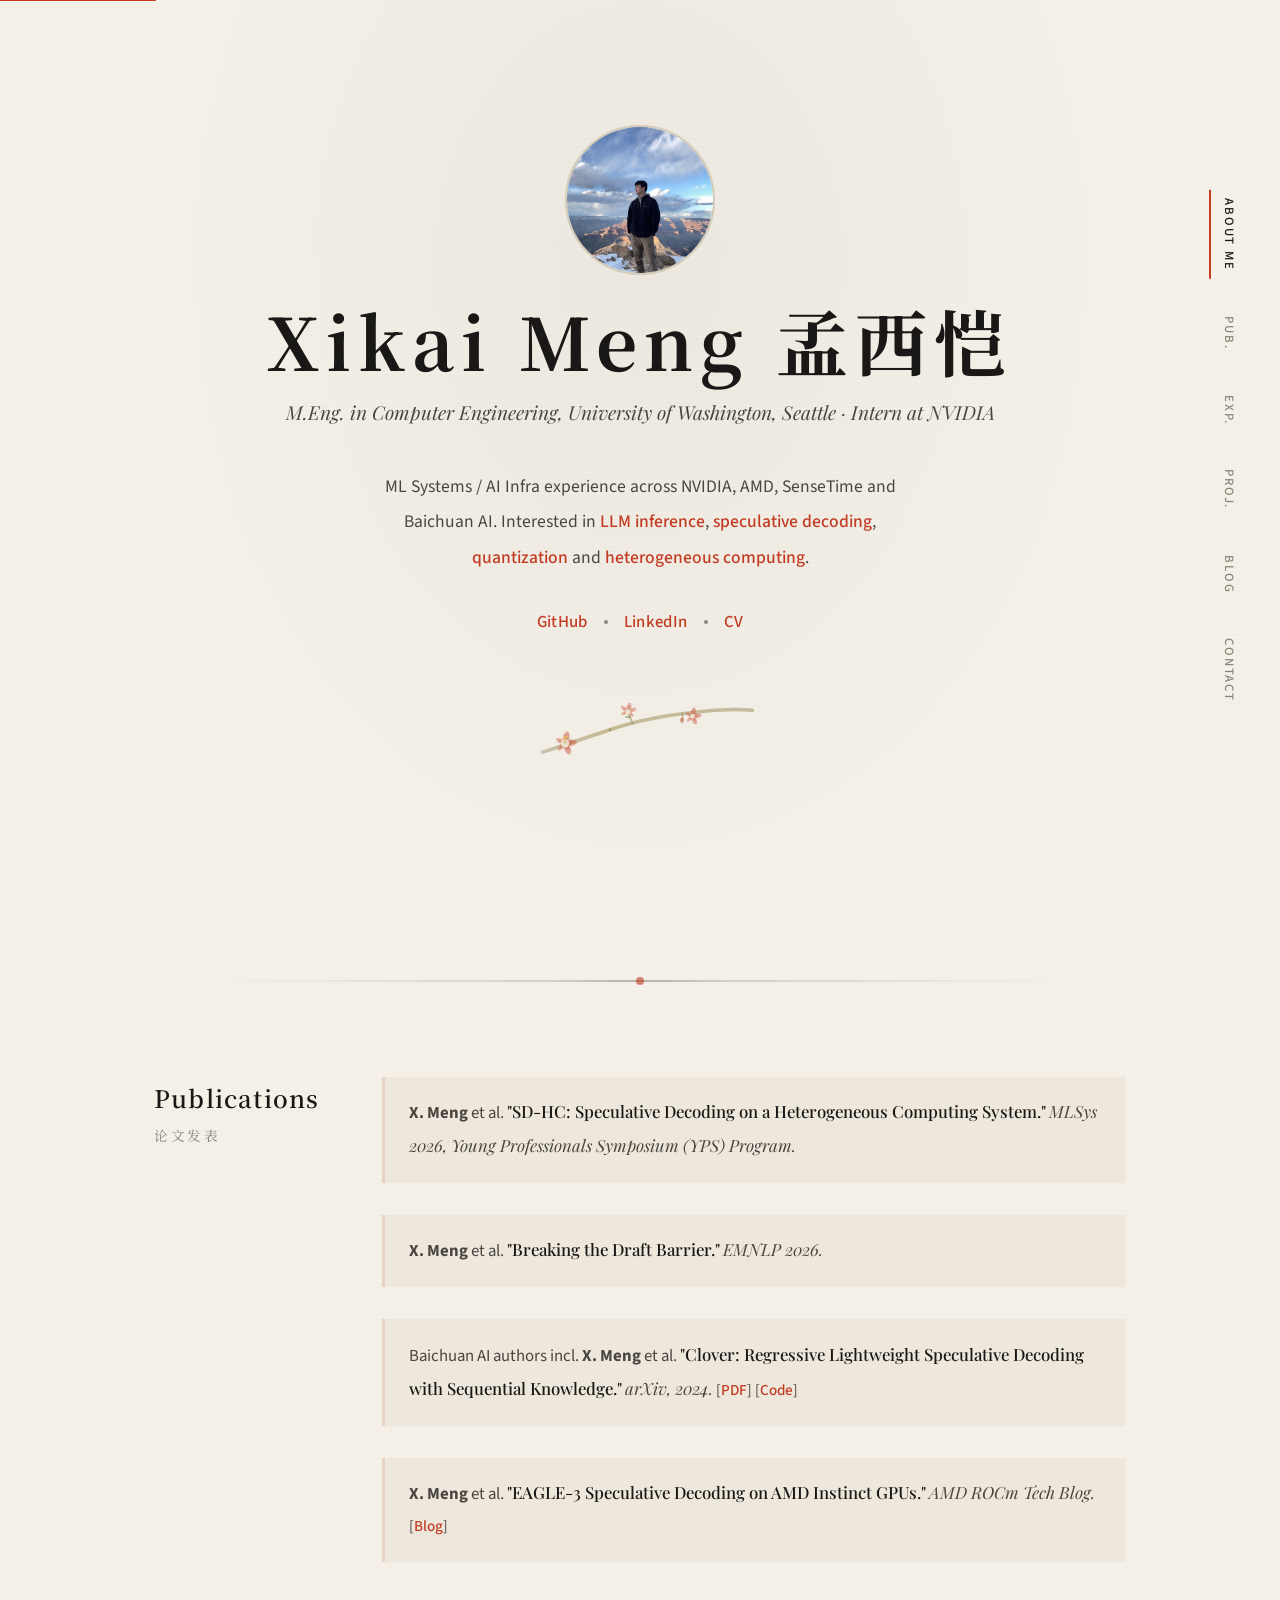
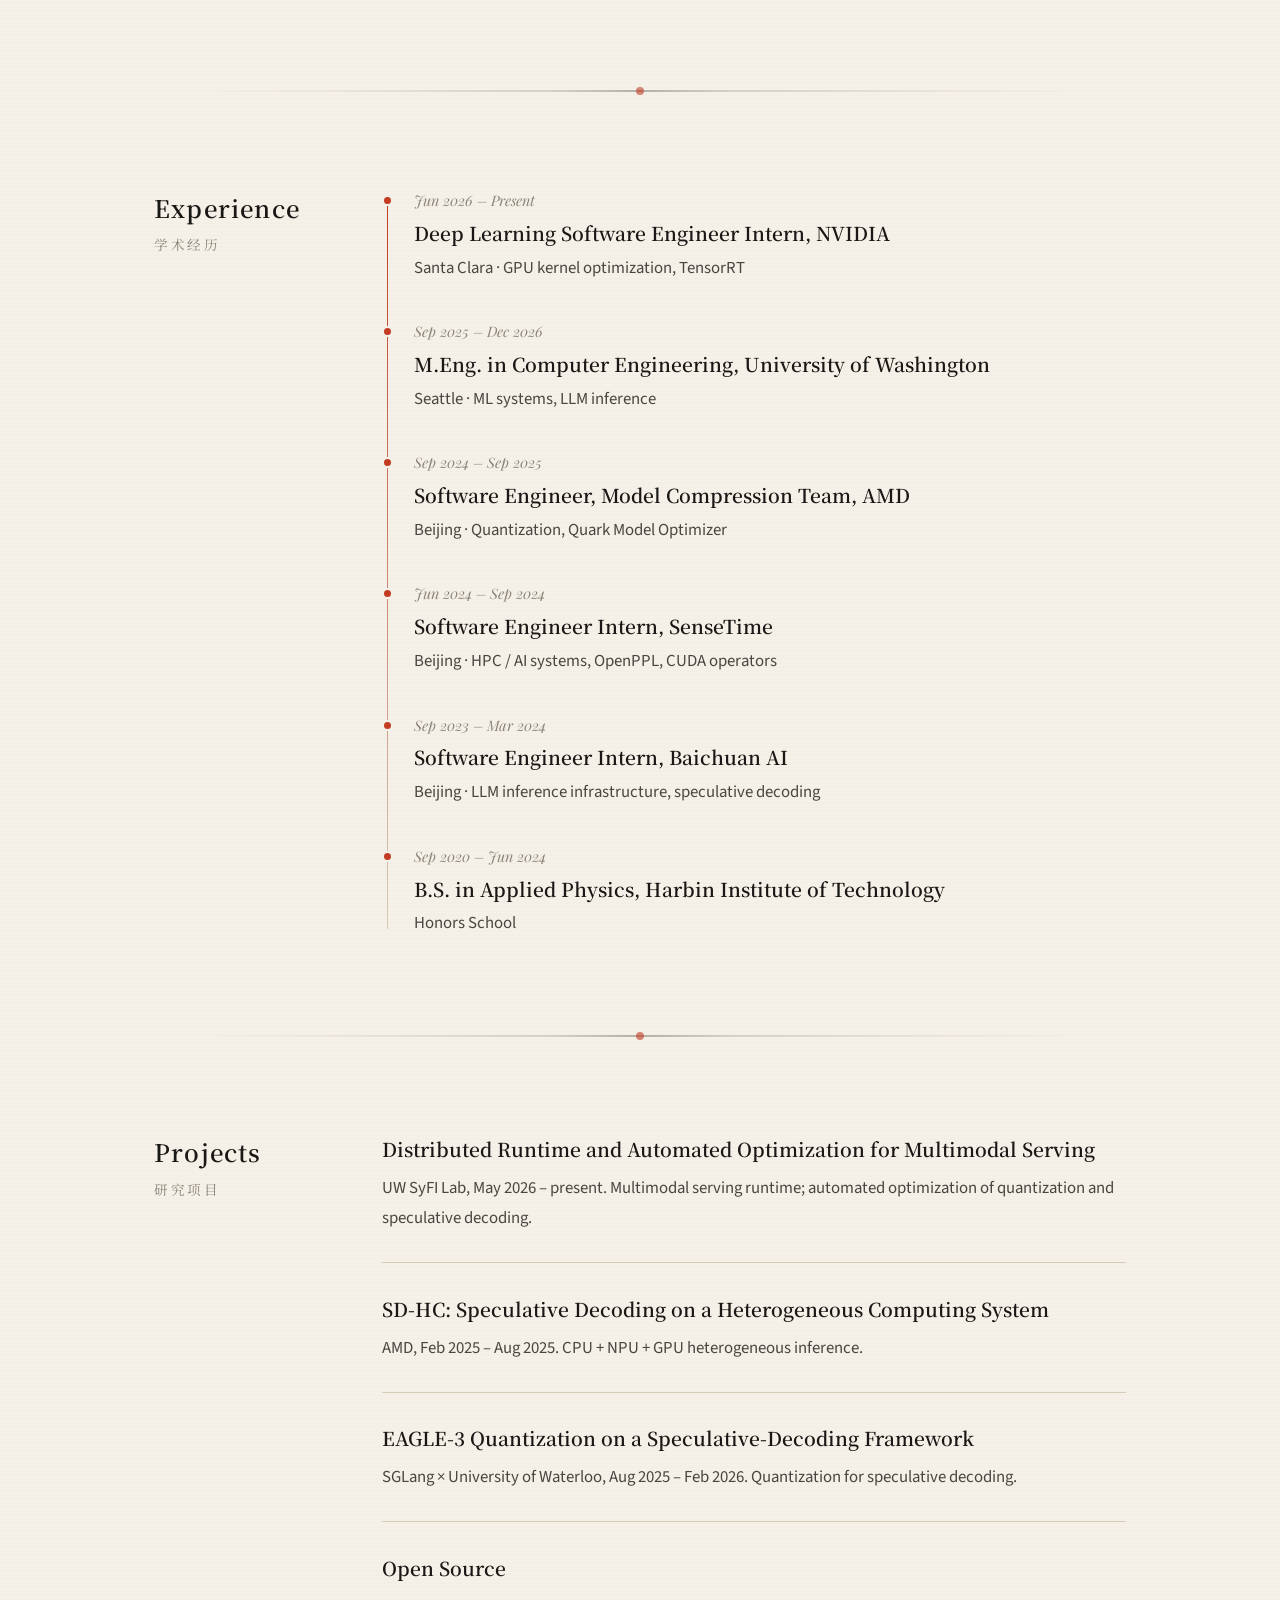
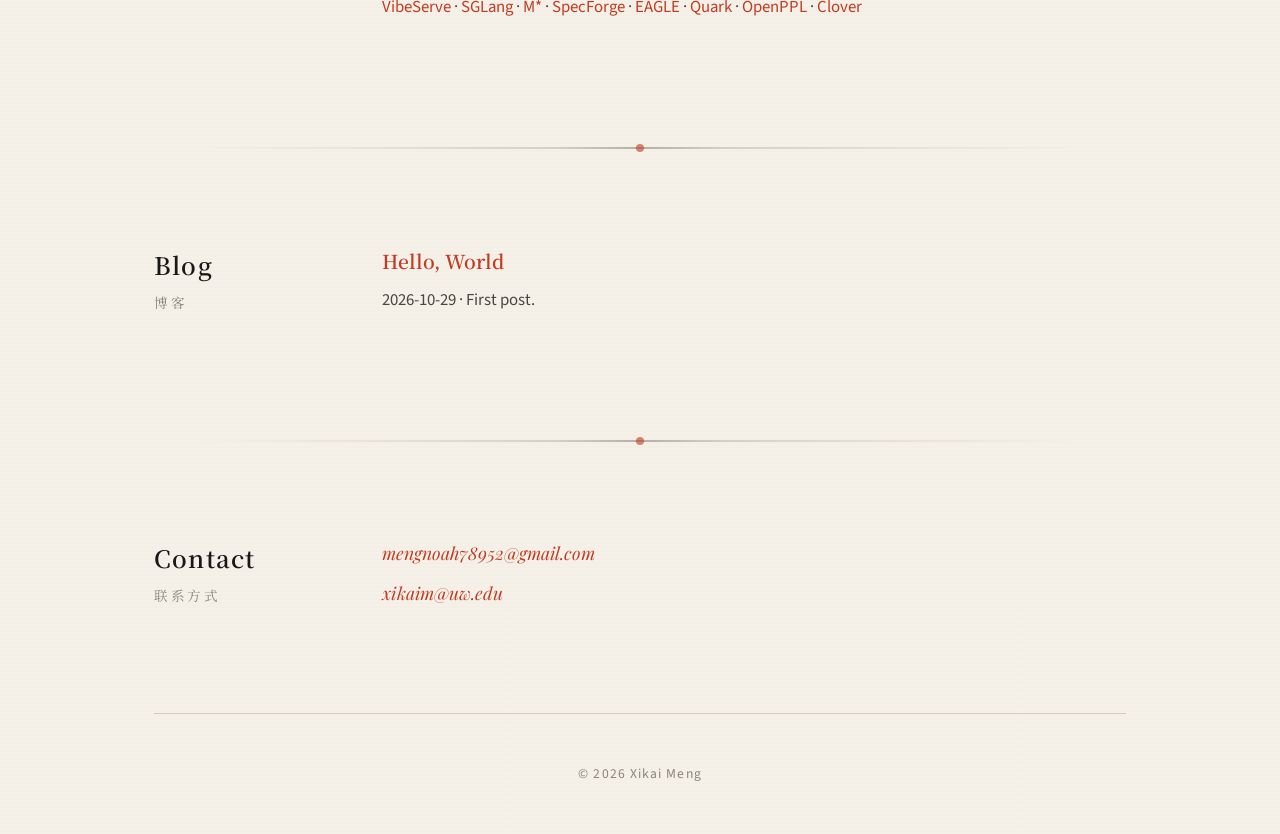
==== commit f41102b4: "Update homepage from resume and add Blog section Co-Authored-By: Claude Sonnet 5.5 <noreply@anthropi" ====
--- a/index.html
+++ b/index.html
@@ -18,6 +18,7 @@
         <a href="#publications" class="toc-link" data-section="publications">Pub.</a>
         <a href="#experience" class="toc-link" data-section="experience">Exp.</a>
         <a href="#projects" class="toc-link" data-section="projects">Proj.</a>
+        <a href="#blog" class="toc-link" data-section="blog">Blog</a>
         <a href="#contact" class="toc-link" data-section="contact">Contact</a>
     </nav>
 
@@ -30,9 +31,9 @@
                     <img src="assets/photo.jpg" alt="Xikai Meng">
                 </div>
                 <h1 class="hero-name">Xikai Meng 孟西恺</h1>
-                <p class="hero-role">M.Eng. in Computer Engineering, University of Washington, Seattle</p>
+                <p class="hero-role">M.Eng. in Computer Engineering, University of Washington, Seattle · Intern at NVIDIA</p>
                 <div class="hero-bio">
-                    <p>~2 years of ML Systems / AI Infra experience across AMD, SenseTime and Baichuan AI. Interested in <em>LLM inference</em>, <em>speculative decoding</em>, <em>quantization</em> and <em>heterogeneous computing</em>.</p>
+                    <p>ML Systems / AI Infra experience across NVIDIA, AMD, SenseTime and Baichuan AI. Interested in <em>LLM inference</em>, <em>speculative decoding</em>, <em>quantization</em> and <em>heterogeneous computing</em>.</p>
                 </div>
                 <div class="hero-links">
                     <a href="https://github.com/zhudianGG">GitHub</a>
@@ -126,22 +127,28 @@
                 <div class="section-main">
                     <ol class="bib-list">
                         <li class="bib-entry">
+                            <span class="bib-authors"><strong>X. Meng</strong> et al.</span>
+                            <span class="bib-title">"SD-HC: Speculative Decoding on a Heterogeneous Computing System."</span>
+                            <span class="bib-venue"><em>MLSys 2026, Young Professionals Symposium (YPS) Program.</em></span>
+                            
+                        </li>
+                        <li class="bib-entry">
+                            <span class="bib-authors"><strong>X. Meng</strong> et al.</span>
+                            <span class="bib-title">"Breaking the Draft Barrier."</span>
+                            <span class="bib-venue"><em>EMNLP 2026.</em></span>
+                            
+                        </li>
+                        <li class="bib-entry">
                             <span class="bib-authors">Baichuan AI authors incl. <strong>X. Meng</strong> et al.</span>
                             <span class="bib-title">"Clover: Regressive Lightweight Speculative Decoding with Sequential Knowledge."</span>
                             <span class="bib-venue"><em>arXiv, 2024.</em></span>
-                            <span class="bib-links">[<a href="https://arxiv.org/abs/2405.00263">PDF</a>]</span>
-                        </li>
-                        <li class="bib-entry">
-                            <span class="bib-authors"><strong>X. Meng</strong>, S. Fu, Z. Li, W. Wang, C. Li, S. Tiwari, P. Zheng.</span>
-                            <span class="bib-title">"SD-HC: Heterogeneous Functional Pipelining for Speculative LLM Decoding on AI PCs."</span>
-                            <span class="bib-venue"><em>In submission, 2025.</em></span>
-                            
+                            <span class="bib-links">[<a href="https://arxiv.org/abs/2405.00263">PDF</a>] [<a href="https://github.com/XiaoBin1992/clover">Code</a>]</span>
                         </li>
                         <li class="bib-entry">
                             <span class="bib-authors"><strong>X. Meng</strong> et al.</span>
-                            <span class="bib-title">"Eagle-3 Quantization for Speculative Decoding."</span>
-                            <span class="bib-venue"><em>In submission, 2025.</em></span>
-                            
+                            <span class="bib-title">"EAGLE-3 Speculative Decoding on AMD Instinct GPUs."</span>
+                            <span class="bib-venue"><em>AMD ROCm Tech Blog.</em></span>
+                            <span class="bib-links">[<a href="https://rocm.blogs.amd.com/artificial-intelligence/eagle3-speculative-decoding/README.html">Blog</a>]</span>
                         </li>
                     </ol>
                 </div>
@@ -161,41 +168,49 @@
                         <div class="timeline-item">
                             <div class="timeline-dot"></div>
                             <div class="timeline-content">
+                                <span class="timeline-period">Jun 2026 – Present</span>
+                                <h3>Deep Learning Software Engineer Intern, NVIDIA</h3>
+                                <p>Santa Clara · GPU kernel optimization, TensorRT</p>
+                            </div>
+                        </div>
+                        <div class="timeline-item">
+                            <div class="timeline-dot"></div>
+                            <div class="timeline-content">
                                 <span class="timeline-period">Sep 2025 – Dec 2026</span>
-                                <h3>M.Eng. in Computer Engineering</h3>
-                                <p>University of Washington, Seattle</p>
+                                <h3>M.Eng. in Computer Engineering, University of Washington</h3>
+                                <p>Seattle · ML systems, LLM inference</p>
                             </div>
                         </div>
                         <div class="timeline-item">
                             <div class="timeline-dot"></div>
                             <div class="timeline-content">
                                 <span class="timeline-period">Sep 2024 – Sep 2025</span>
-                                <h3>Machine Learning Engineer, Model Compression Team</h3>
-                                <p>AMD, Beijing</p>
+                                <h3>Software Engineer, Model Compression Team, AMD</h3>
+                                <p>Beijing · Quantization, Quark Model Optimizer</p>
                             </div>
                         </div>
                         <div class="timeline-item">
                             <div class="timeline-dot"></div>
                             <div class="timeline-content">
                                 <span class="timeline-period">Jun 2024 – Sep 2024</span>
-                                <h3>HPC / AI System Research Intern</h3>
-                                <p>SenseTime, Beijing</p>
+                                <h3>Software Engineer Intern, SenseTime</h3>
+                                <p>Beijing · HPC / AI systems, OpenPPL, CUDA operators</p>
                             </div>
                         </div>
                         <div class="timeline-item">
                             <div class="timeline-dot"></div>
                             <div class="timeline-content">
                                 <span class="timeline-period">Sep 2023 – Mar 2024</span>
-                                <h3>AI Infra Intern</h3>
-                                <p>Baichuan AI, Beijing</p>
-                            </div>
-                        </div>
-                        <div class="timeline-item">
-                            <div class="timeline-dot"></div>
-                            <div class="timeline-content">
-                                <span class="timeline-period">2020 – 2024</span>
-                                <h3>B.S. in Applied Physics</h3>
-                                <p>Honors School, Harbin Institute of Technology</p>
+                                <h3>Software Engineer Intern, Baichuan AI</h3>
+                                <p>Beijing · LLM inference infrastructure, speculative decoding</p>
+                            </div>
+                        </div>
+                        <div class="timeline-item">
+                            <div class="timeline-dot"></div>
+                            <div class="timeline-content">
+                                <span class="timeline-period">Sep 2020 – Jun 2024</span>
+                                <h3>B.S. in Applied Physics, Harbin Institute of Technology</h3>
+                                <p>Honors School</p>
                             </div>
                         </div>
                     </div>
@@ -213,12 +228,37 @@
                 </div>
                 <div class="section-main">
                     <div class="project-entry">
-                        <h3>Eagle-3 Quantization on SGLang</h3>
-                        <p>With University of Waterloo, Aug 2025 – present. Quantized draft / target models for Eagle-3 speculative decoding; AWQ on both models gave the best accuracy / memory trade-off.</p>
-                    </div>
-                    <div class="project-entry">
-                        <h3>SD-HC: Speculative Decoding on AI PCs</h3>
-                        <p>AMD, Feb 2025 – Aug 2025. Functional pipeline across iGPU, NPU and CPU on Ryzen AI; ~7.6× throughput over NPU-FP16 at comparable accuracy.</p>
+                        <h3>Distributed Runtime and Automated Optimization for Multimodal Serving</h3>
+                        <p>UW SyFI Lab, May 2026 – present. Multimodal serving runtime; automated optimization of quantization and speculative decoding.</p>
+                    </div>
+                    <div class="project-entry">
+                        <h3>SD-HC: Speculative Decoding on a Heterogeneous Computing System</h3>
+                        <p>AMD, Feb 2025 – Aug 2025. CPU + NPU + GPU heterogeneous inference.</p>
+                    </div>
+                    <div class="project-entry">
+                        <h3>EAGLE-3 Quantization on a Speculative-Decoding Framework</h3>
+                        <p>SGLang × University of Waterloo, Aug 2025 – Feb 2026. Quantization for speculative decoding.</p>
+                    </div>
+                    <div class="project-entry">
+                        <h3>Open Source</h3>
+                        <p><a href="https://github.com/uw-syfi/vibe-serve">VibeServe</a> · <a href="https://github.com/sgl-project/sglang">SGLang</a> · <a href="https://github.com/mstar-project/mstar">M*</a> · <a href="https://github.com/sgl-project/SpecForge">SpecForge</a> · <a href="https://github.com/SafeAILab/EAGLE">EAGLE</a> · <a href="https://github.com/amd/Quark">Quark</a> · <a href="https://github.com/OpenPPL/ppl.nn">OpenPPL</a> · <a href="https://github.com/XiaoBin1992/clover">Clover</a></p>
+                    </div>
+                </div>
+            </div>
+        </section>
+
+        <div class="ink-divider" aria-hidden="true"></div>
+
+        <section id="blog">
+            <div class="section-grid">
+                <div class="section-side">
+                    <h2 class="section-heading">Blog</h2>
+                    <span class="section-label-cn">博客</span>
+                </div>
+                <div class="section-main">
+                    <div class="project-entry">
+                        <h3><a href="blog/hello.html">Hello, World</a></h3>
+                        <p>2026-10-29 · First post.</p>
                     </div>
                 </div>
             </div>
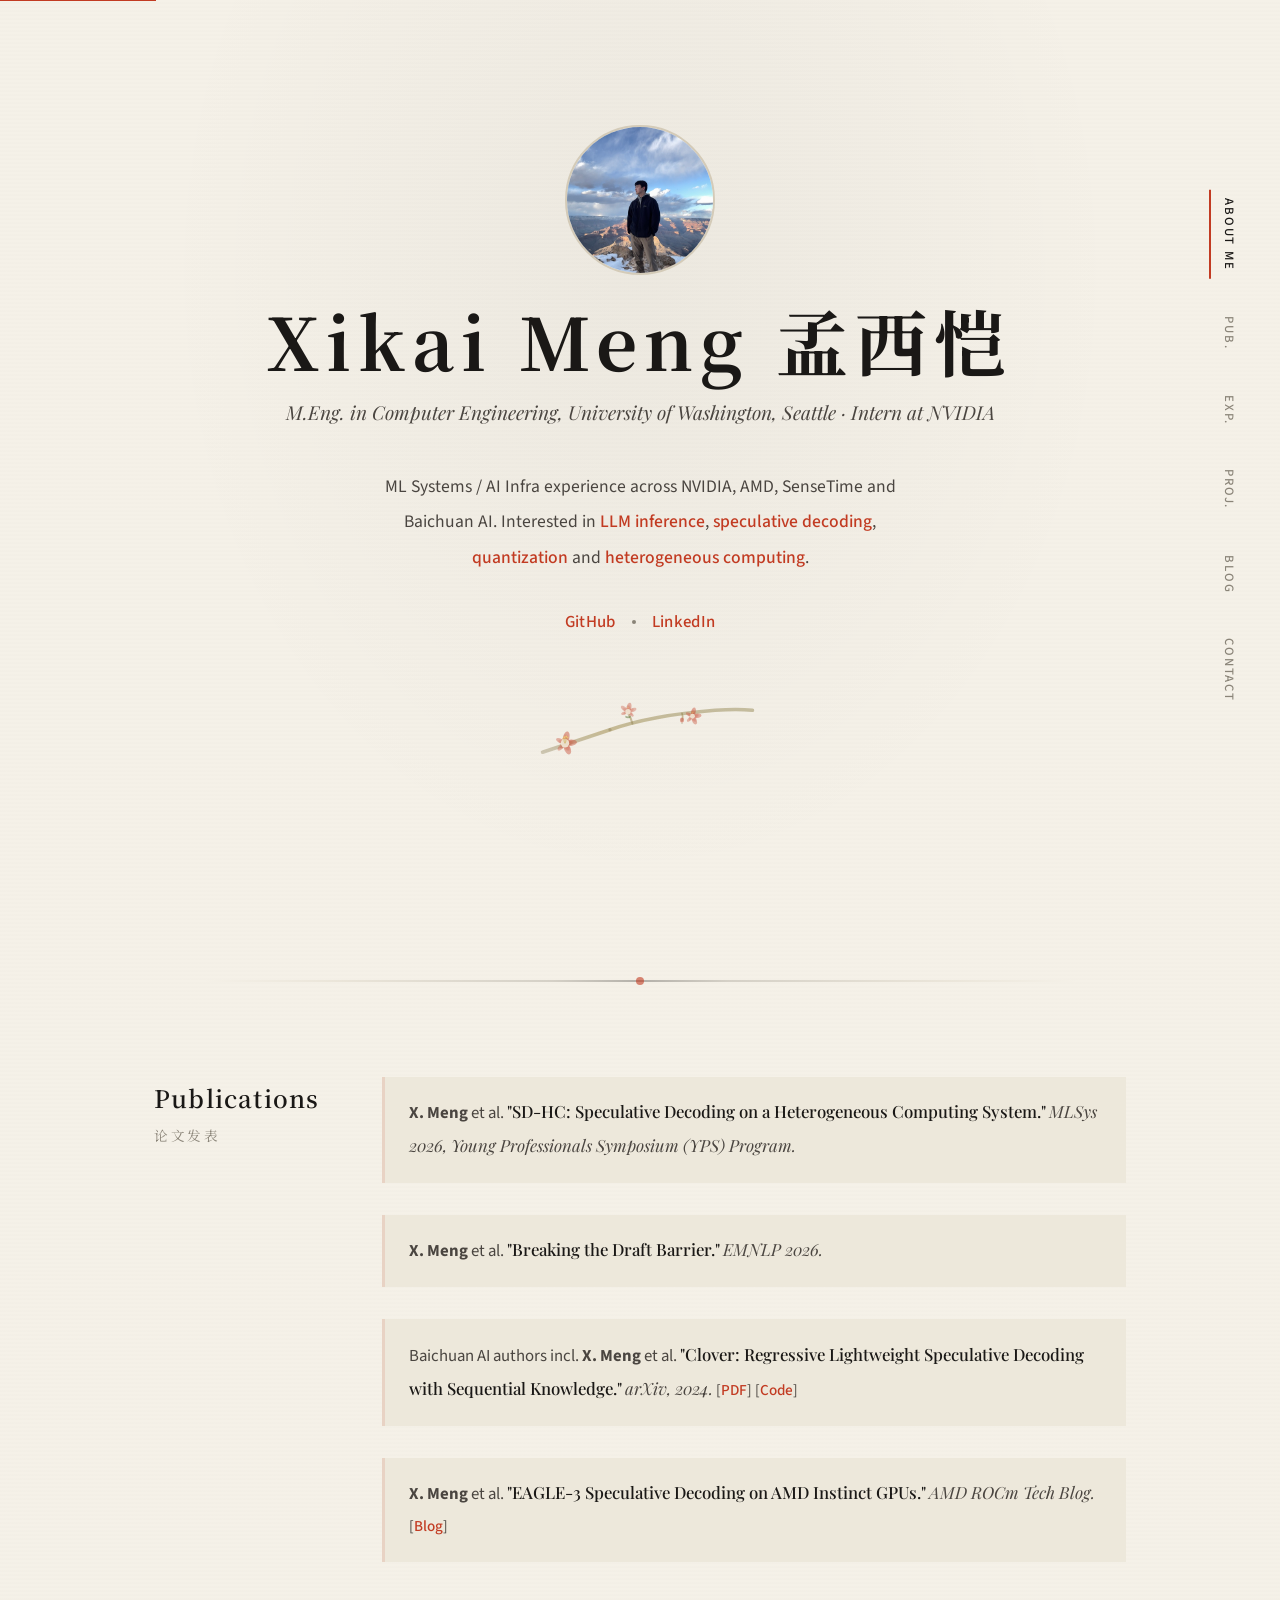
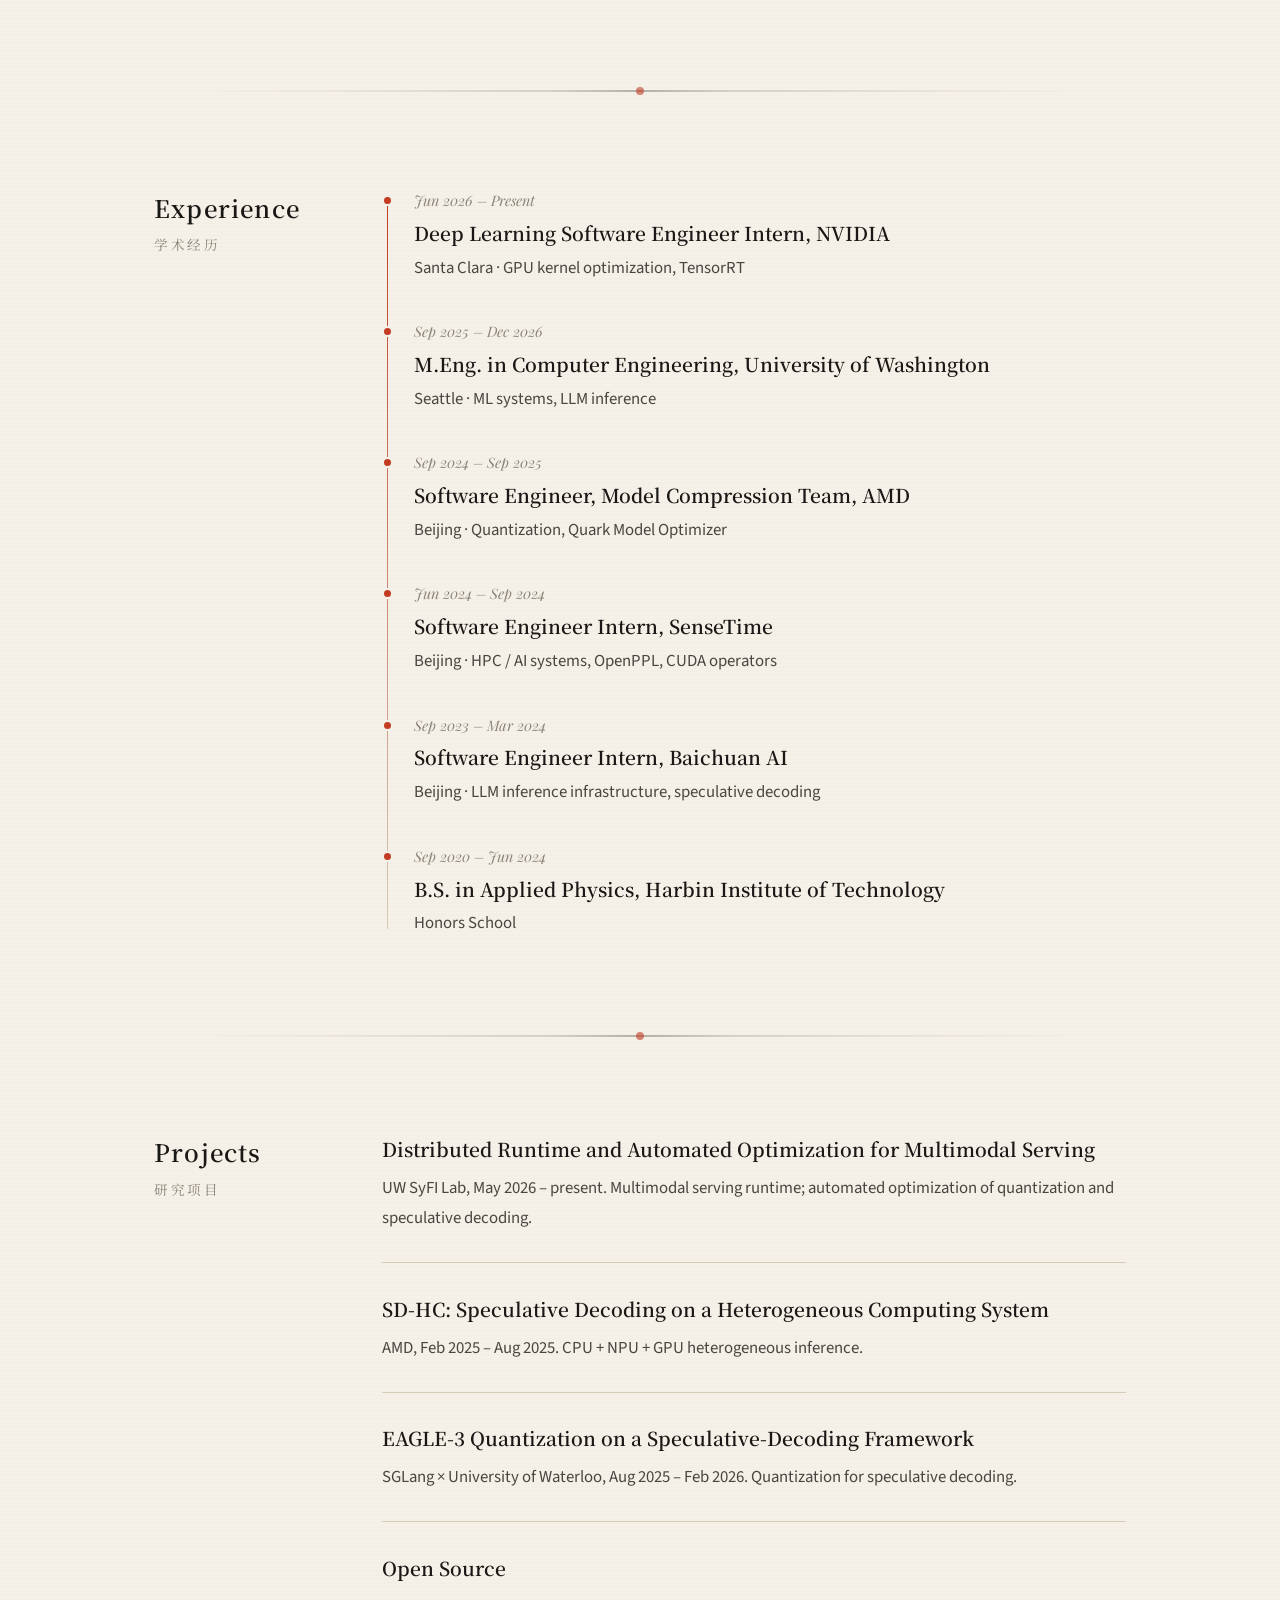
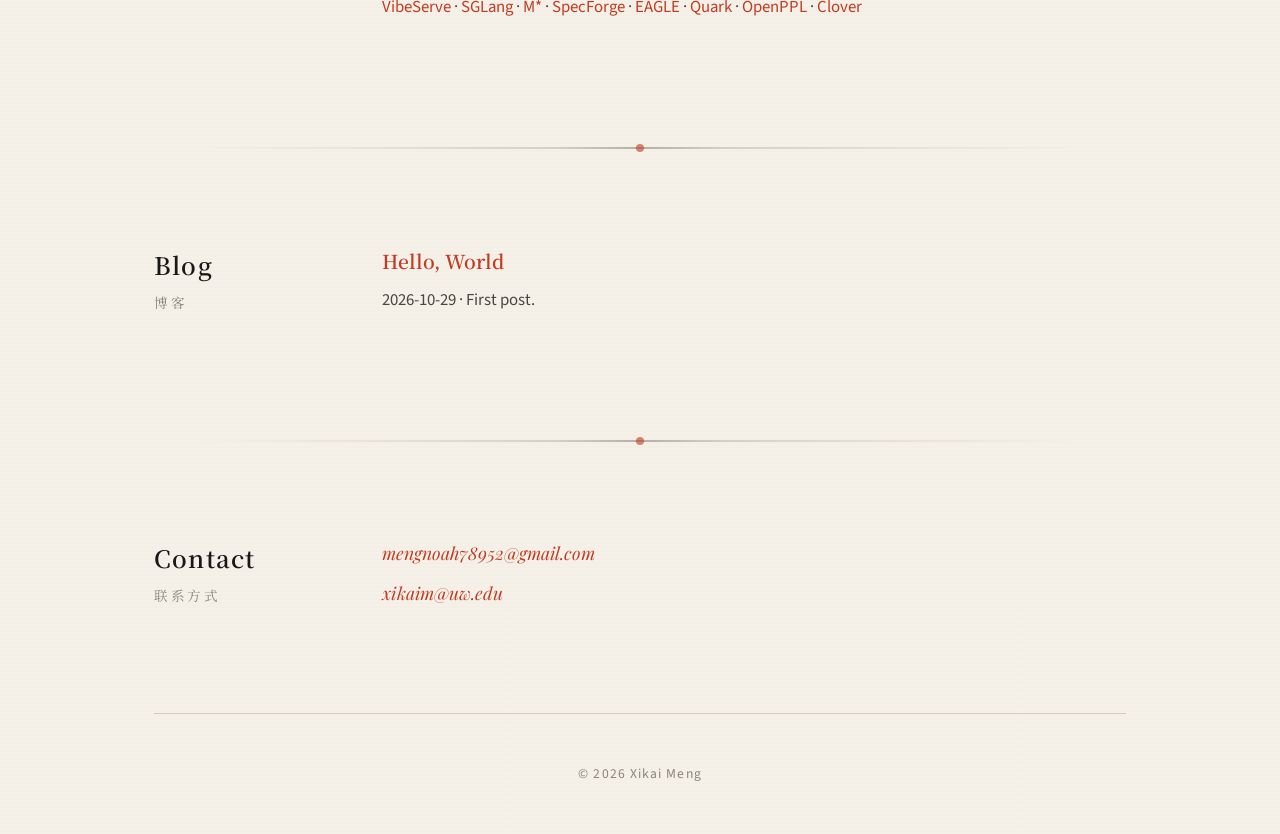
==== commit d6a1e1f3: "Remove CV link Co-Authored-By: Claude Sonnet 5.5 <noreply@anthropic.com>" ====
--- a/index.html
+++ b/index.html
@@ -39,8 +39,6 @@
                     <a href="https://github.com/zhudianGG">GitHub</a>
                     <span class="link-dot"></span>
                     <a href="https://www.linkedin.com/in/noah-meng-b61b7925a/">LinkedIn</a>
-                    <span class="link-dot"></span>
-                    <a href="assets/cv.pdf">CV</a>
                 </div>
                 <div class="hero-motif" aria-hidden="true">
                     <svg aria-hidden="true" viewBox="0 0 240 65" width="360" height="98" fill="none" xmlns="http://www.w3.org/2000/svg">
